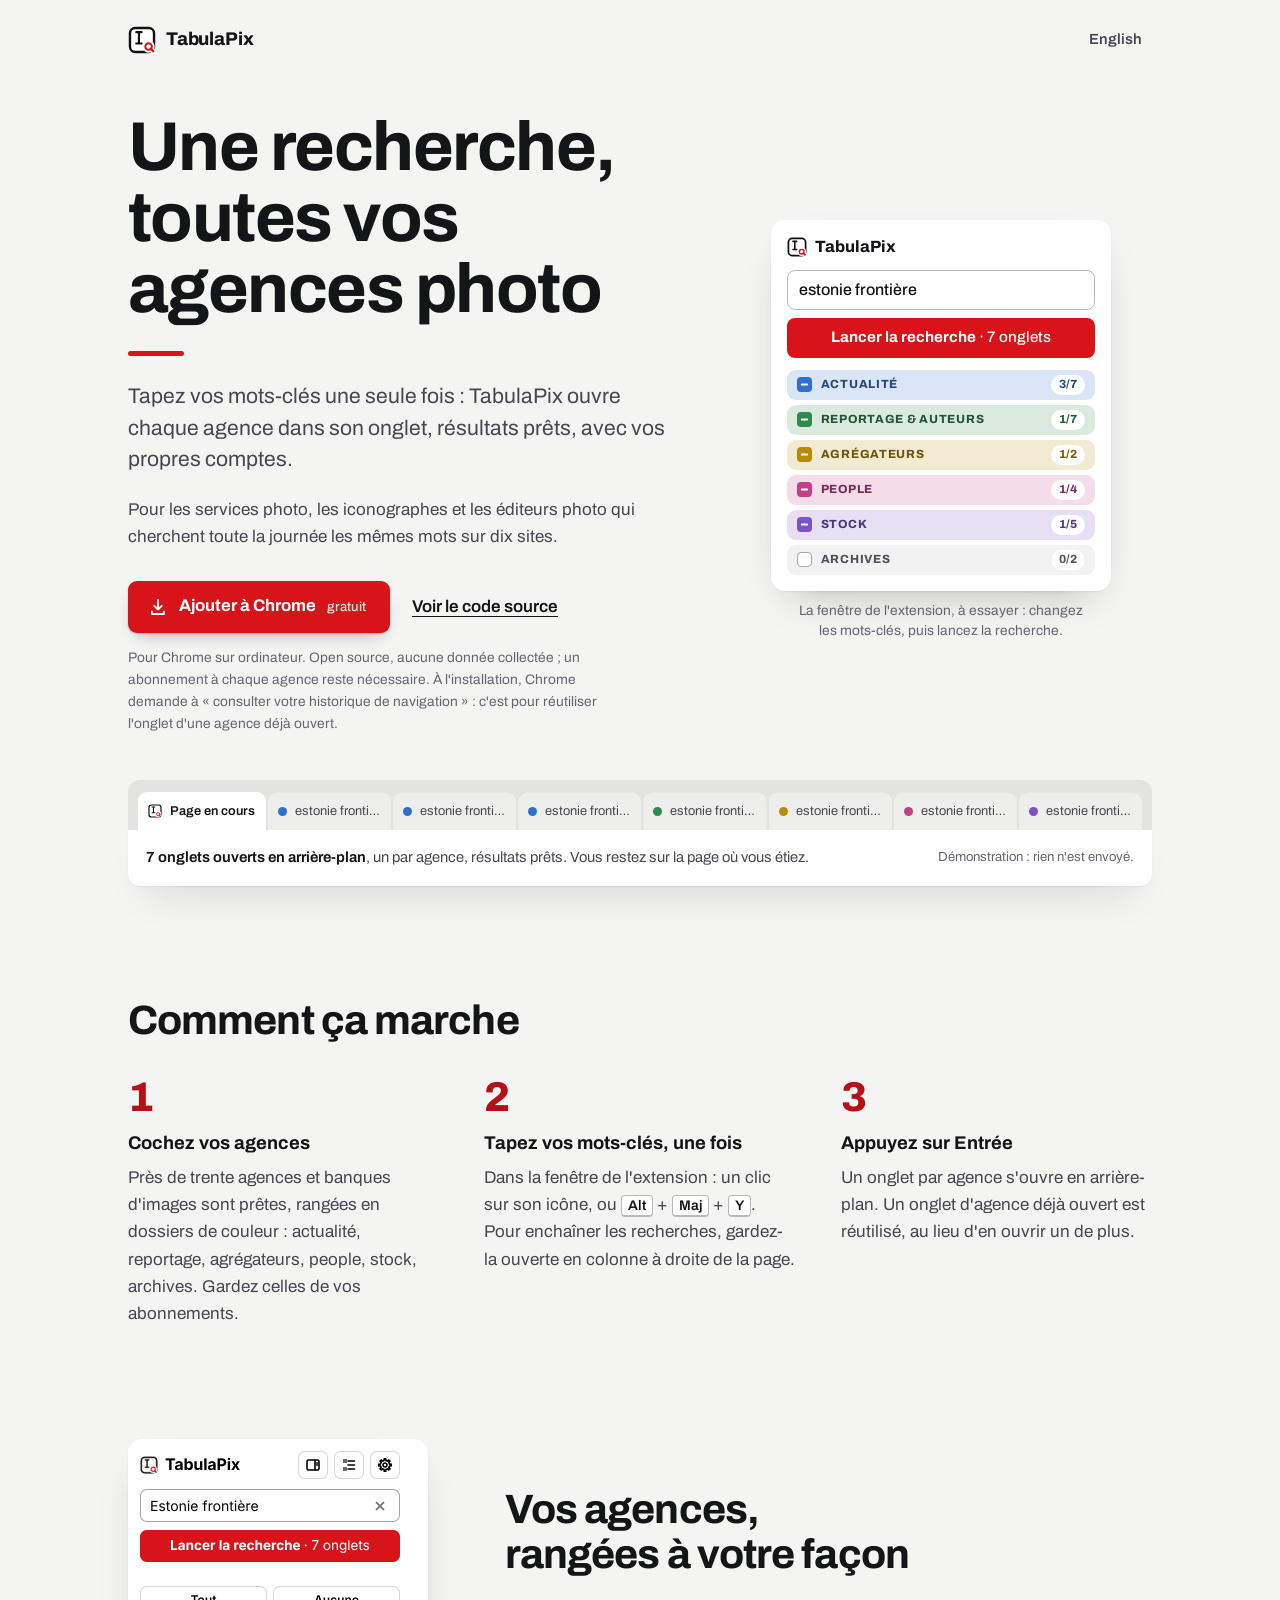
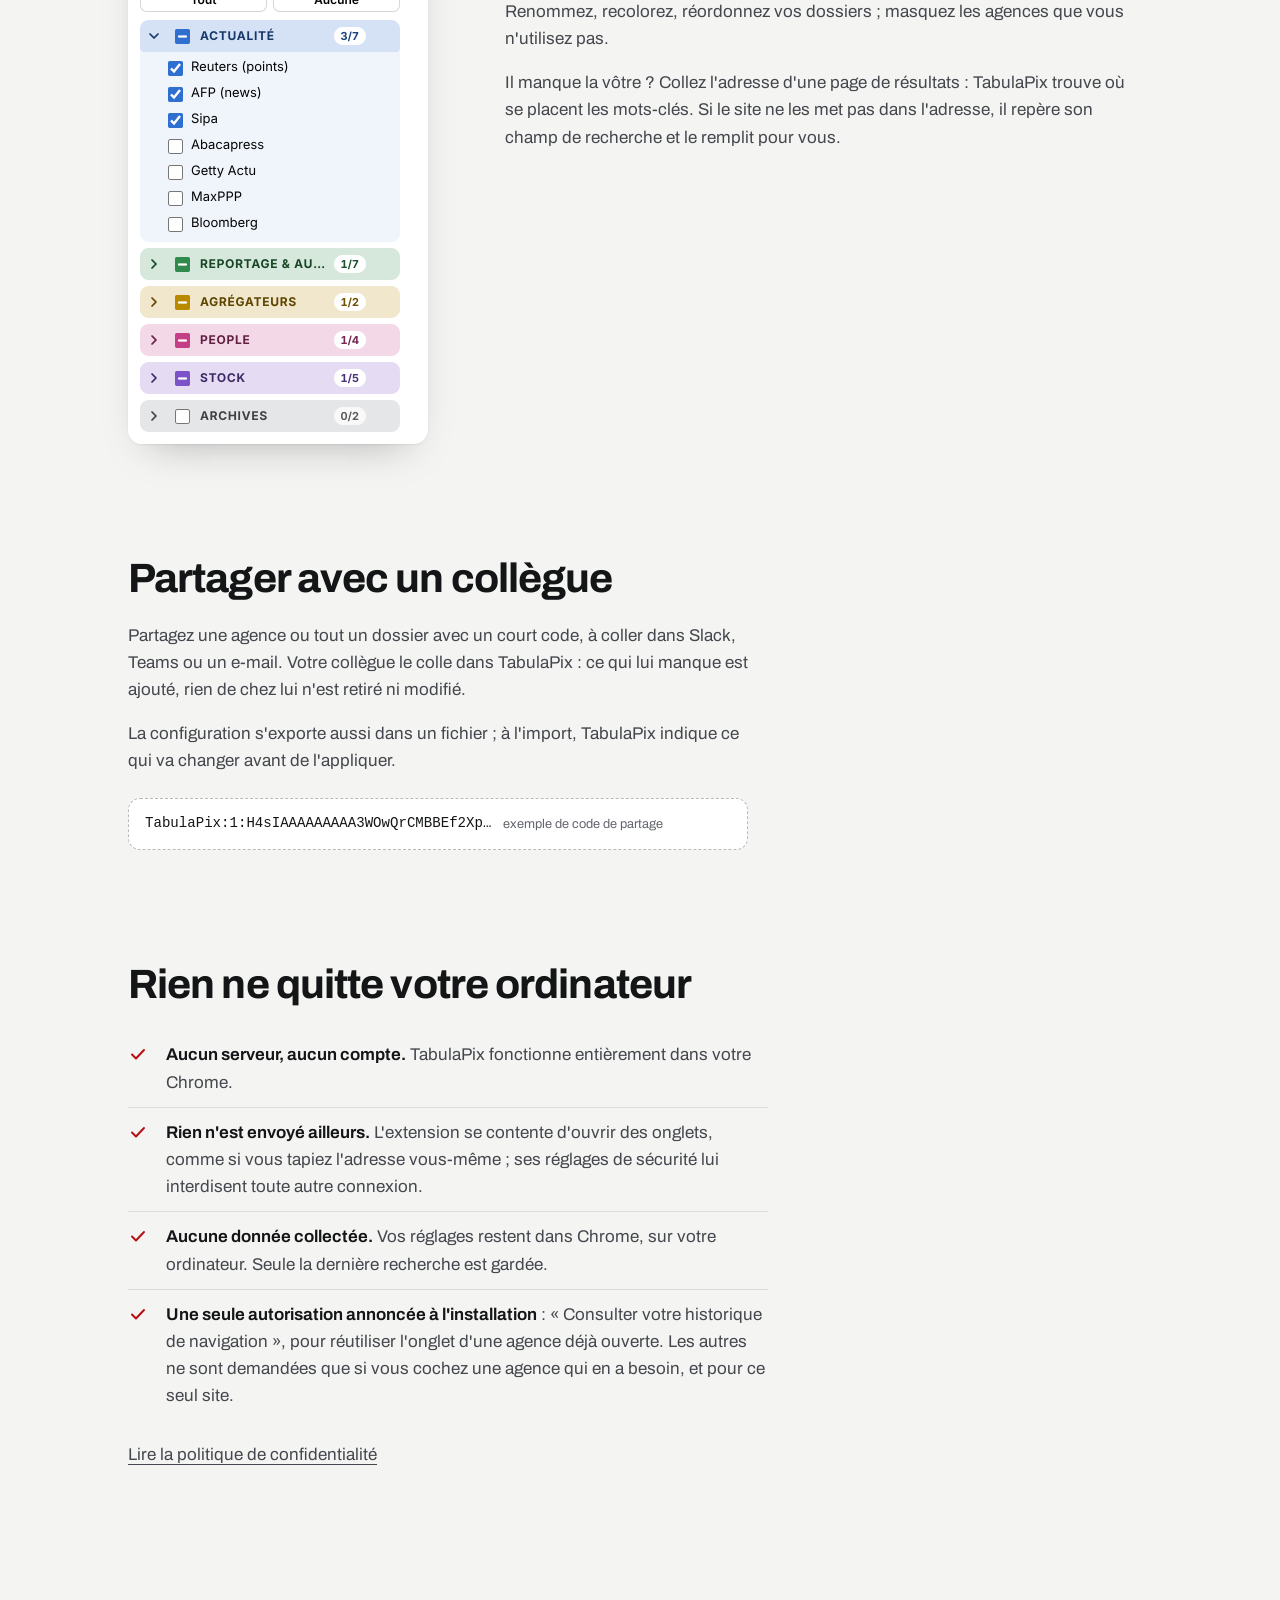
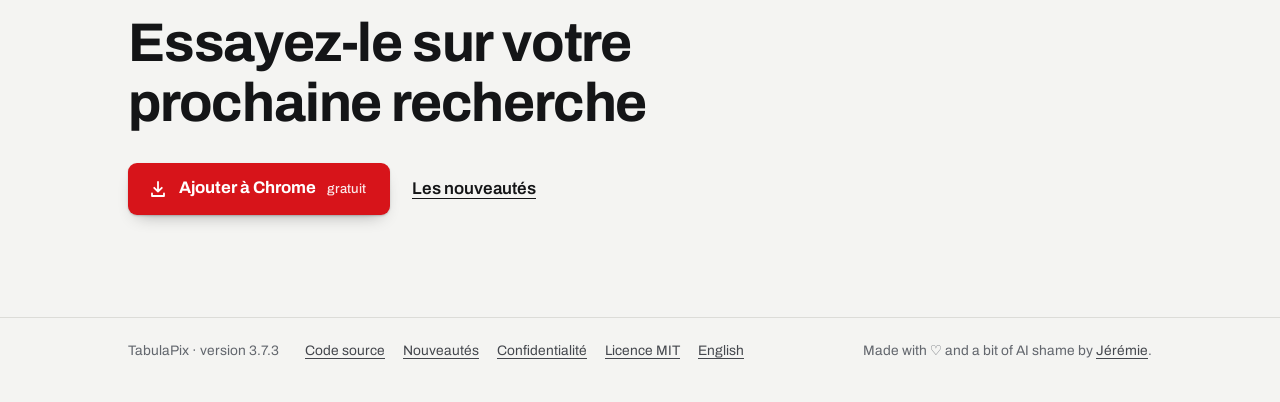
==== docs/index.html @ 1d1c7bf5 "Release 3.7.3: a clear screen for share codes - A pasted share code opens a "Share code" screen: the" ====
<!doctype html>
<html lang="fr">
<head>
<meta charset="utf-8">
<meta name="viewport" content="width=device-width, initial-scale=1">
<title>Une recherche, toutes vos agences photo · TabulaPix pour Chrome</title>
<meta name="description" content="Extension Chrome pour iconographes et services photo : tapez vos mots-clés une fois, chaque agence photo s'ouvre dans son onglet. Gratuite, open source.">
<link rel="canonical" href="https://tabulapix.com/">
<link rel="alternate" hreflang="fr" href="https://tabulapix.com/">
<link rel="alternate" hreflang="en" href="https://tabulapix.com/en/">
<link rel="alternate" hreflang="x-default" href="https://tabulapix.com/">
<meta property="og:type" content="website">
<meta property="og:site_name" content="TabulaPix">
<meta property="og:title" content="Une recherche, toutes vos agences photo · TabulaPix pour Chrome">
<meta property="og:description" content="Tapez vos mots-clés une fois : TabulaPix ouvre chaque agence dans son onglet, avec vos propres comptes.">
<meta property="og:url" content="https://tabulapix.com/">
<meta property="og:image" content="https://tabulapix.com/assets/og-fr.png">
<meta property="og:image:width" content="1200">
<meta property="og:image:height" content="630">
<meta property="og:image:alt" content="TabulaPix : une recherche, toutes vos agences photo. La fenêtre de l'extension avec ses dossiers d'agences.">
<meta property="og:locale" content="fr_FR">
<meta property="og:locale:alternate" content="en_GB">
<meta name="twitter:card" content="summary_large_image">
<meta name="twitter:image:alt" content="TabulaPix : une recherche, toutes vos agences photo. La fenêtre de l'extension avec ses dossiers d'agences.">
<meta name="theme-color" content="#f4f4f2" media="(prefers-color-scheme: light)">
<meta name="theme-color" content="#121315" media="(prefers-color-scheme: dark)">
<link rel="icon" type="image/svg+xml" href="assets/tabulapix.svg">
<link rel="icon" type="image/png" sizes="32x32" href="assets/favicon-32.png">
<link rel="apple-touch-icon" href="assets/icon-128.png">
<link rel="preload" href="assets/fonts/archivo.woff2" as="font" type="font/woff2" crossorigin>
<link rel="stylesheet" href="assets/site.css">
<script type="application/ld+json">
{
  "@context": "https://schema.org",
  "@type": "SoftwareApplication",
  "name": "TabulaPix",
  "url": "https://tabulapix.com/",
  "description": "Extension Chrome pour iconographes, services photo et éditeurs photo : une recherche tapée une fois ouvre chaque agence photo dans son onglet, avec vos propres comptes.",
  "applicationCategory": "BrowserApplication",
  "operatingSystem": "Chrome",
  "softwareVersion": "3.7.3",
  "inLanguage": [
    "fr",
    "en"
  ],
  "isAccessibleForFree": true,
  "license": "https://opensource.org/licenses/MIT",
  "image": "https://tabulapix.com/assets/og-fr.png",
  "downloadUrl": "https://chromewebstore.google.com/detail/gdggcpmgjoaobfjlnbfmgfnjfgodgikp",
  "installUrl": "https://chromewebstore.google.com/detail/gdggcpmgjoaobfjlnbfmgfnjfgodgikp",
  "codeRepository": "https://github.com/jeremiejung/TabulaPix",
  "offers": {
    "@type": "Offer",
    "price": "0",
    "priceCurrency": "EUR"
  },
  "author": {
    "@type": "Person",
    "name": "Jérémie",
    "url": "https://www.jeremie.eu/"
  }
}
</script>
</head>
<body>
<a class="skip" href="#contenu">Aller au contenu</a>

<header class="wrap top">
  <a class="brand" href="./"><img src="assets/tabulapix.svg" alt="" width="28" height="28">TabulaPix</a>
  <a class="lang" href="en/" hreflang="en" lang="en">English</a>
</header>

<main id="contenu">
  <div class="wrap">
    <section class="hero" aria-labelledby="titre">
      <div>
        <h1 id="titre">Une recherche, toutes vos agences photo</h1>
        <span class="rule" aria-hidden="true"></span>
        <p class="lede">Tapez vos mots-clés une seule fois : TabulaPix ouvre chaque agence dans son onglet, résultats prêts, avec vos propres comptes.</p>
        <p>Pour les services photo, les iconographes et les éditeurs photo qui cherchent toute la journée les mêmes mots sur dix sites.</p>
        <div class="actions">
          <a class="install" href="https://chromewebstore.google.com/detail/gdggcpmgjoaobfjlnbfmgfnjfgodgikp">
            <svg viewBox="0 0 20 20" fill="none" stroke="currentColor" stroke-width="1.8" stroke-linecap="round" stroke-linejoin="round" aria-hidden="true"><path d="M10 3v9.5M6.2 8.8 10 12.5l3.8-3.7M4 14.5V17h12v-2.5"/></svg>
            Ajouter à Chrome <small>gratuit</small>
          </a>
          <a class="secondary" href="https://github.com/jeremiejung/TabulaPix">Voir le code source</a>
        </div>
        <p class="fineprint">Pour Chrome sur ordinateur. Open source, aucune donnée collectée ; un abonnement à chaque agence reste nécessaire. À l'installation, Chrome demande à « consulter votre historique de navigation » : c'est pour réutiliser l'onglet d'une agence déjà ouvert.</p>
      </div>

      <figure class="demo">
        <div class="popup" role="group" aria-label="Démonstration de la fenêtre TabulaPix">
          <div class="head"><img src="assets/tabulapix.svg" alt="" width="20" height="20">TabulaPix</div>
          <form id="demo">
            <label for="demo-q">Mots-clés</label>
            <input id="demo-q" name="q" value="estonie frontière" autocomplete="off" spellcheck="false" maxlength="80">
            <button type="submit">Lancer la recherche <span>· 7 onglets</span></button>
          </form>
          <ul class="folders" aria-label="Dossiers">
            <li style="--fc: var(--c-blue)"><span class="box"><svg viewBox="0 0 12 12" fill="none" stroke="currentColor" stroke-width="2" stroke-linecap="round" stroke-linejoin="round" aria-hidden="true"><path d="M3 6h6"/></svg></span>Actualité<span class="count">3/7</span></li>
            <li style="--fc: var(--c-green)"><span class="box"><svg viewBox="0 0 12 12" fill="none" stroke="currentColor" stroke-width="2" stroke-linecap="round" stroke-linejoin="round" aria-hidden="true"><path d="M3 6h6"/></svg></span>Reportage &amp; auteurs<span class="count">1/7</span></li>
            <li style="--fc: var(--c-amber)"><span class="box"><svg viewBox="0 0 12 12" fill="none" stroke="currentColor" stroke-width="2" stroke-linecap="round" stroke-linejoin="round" aria-hidden="true"><path d="M3 6h6"/></svg></span>Agrégateurs<span class="count">1/2</span></li>
            <li style="--fc: var(--c-pink)"><span class="box"><svg viewBox="0 0 12 12" fill="none" stroke="currentColor" stroke-width="2" stroke-linecap="round" stroke-linejoin="round" aria-hidden="true"><path d="M3 6h6"/></svg></span>People<span class="count">1/4</span></li>
            <li style="--fc: var(--c-violet)"><span class="box"><svg viewBox="0 0 12 12" fill="none" stroke="currentColor" stroke-width="2" stroke-linecap="round" stroke-linejoin="round" aria-hidden="true"><path d="M3 6h6"/></svg></span>Stock<span class="count">1/5</span></li>
            <li class="off" style="--fc: var(--c-gray)"><span class="box"></span>Archives<span class="count">0/2</span></li>
          </ul>
        </div>
        <figcaption>La fenêtre de l'extension, à essayer : changez les mots-clés, puis lancez la recherche.</figcaption>
      </figure>
    </section>

    <div class="browser" aria-label="Ce que vous obtenez : un onglet par agence">
      <div class="tabbar" id="tabbar">
        <span class="tab current"><img src="assets/tabulapix.svg" alt="" width="14" height="14"><span class="t">Page en cours</span></span>
        <span class="tab" style="--fc: var(--c-blue)"><span class="dot"></span><span class="sr">Actualité : </span><span class="t">estonie frontière</span></span>
        <span class="tab" style="--fc: var(--c-blue)"><span class="dot"></span><span class="sr">Actualité : </span><span class="t">estonie frontière</span></span>
        <span class="tab" style="--fc: var(--c-blue)"><span class="dot"></span><span class="sr">Actualité : </span><span class="t">estonie frontière</span></span>
        <span class="tab" style="--fc: var(--c-green)"><span class="dot"></span><span class="sr">Reportage &amp; auteurs : </span><span class="t">estonie frontière</span></span>
        <span class="tab" style="--fc: var(--c-amber)"><span class="dot"></span><span class="sr">Agrégateurs : </span><span class="t">estonie frontière</span></span>
        <span class="tab" style="--fc: var(--c-pink)"><span class="dot"></span><span class="sr">People : </span><span class="t">estonie frontière</span></span>
        <span class="tab" style="--fc: var(--c-violet)"><span class="dot"></span><span class="sr">Stock : </span><span class="t">estonie frontière</span></span>
      </div>
      <div class="page" aria-live="polite">
        <span><b id="opened">7 onglets ouverts en arrière-plan</b>, un par agence, résultats prêts. Vous restez sur la page où vous étiez.</span>
        <span class="note">Démonstration : rien n'est envoyé.</span>
      </div>
    </div>

    <section class="block" aria-labelledby="comment">
      <h2 id="comment">Comment ça marche</h2>
      <ol class="steps">
        <li><b>Cochez vos agences</b><span>Près de trente agences et banques d'images sont prêtes, rangées en dossiers de couleur : actualité, reportage, agrégateurs, people, stock, archives. Gardez celles de vos abonnements.</span></li>
        <li><b>Tapez vos mots-clés, une fois</b><span>Dans la fenêtre de l'extension : un clic sur son icône, ou <kbd>Alt</kbd> + <kbd>Maj</kbd> + <kbd>Y</kbd>. Pour enchaîner les recherches, gardez-la ouverte en colonne à droite de la page.</span></li>
        <li><b>Appuyez sur Entrée</b><span>Un onglet par agence s'ouvre en arrière-plan. Un onglet d'agence déjà ouvert est réutilisé, au lieu d'en ouvrir un de plus.</span></li>
      </ol>
    </section>

    <section class="block split" aria-labelledby="rangees">
      <div class="shot"><img src="assets/popup-fr.png" width="284" height="605" alt="La fenêtre de TabulaPix : le champ des mots-clés, le bouton « Lancer la recherche · 7 onglets », puis le dossier Actualité déplié avec ses agences, trois cochées, et les dossiers Reportage &amp; auteurs, Agrégateurs, People, Stock et Archives repliés." loading="lazy"></div>
      <div>
        <h2 id="rangees">Vos agences, rangées à votre façon</h2>
        <p>Renommez, recolorez, réordonnez vos dossiers ; masquez les agences que vous n'utilisez pas.</p>
        <p>Il manque la vôtre ? Collez l'adresse d'une page de résultats : TabulaPix trouve où se placent les mots-clés. Si le site ne les met pas dans l'adresse, il repère son champ de recherche et le remplit pour vous.</p>
      </div>
    </section>

    <section class="block" aria-labelledby="partage">
      <h2 id="partage">Partager avec un collègue</h2>
      <p>Partagez une agence ou tout un dossier avec un court code, à coller dans Slack, Teams ou un e-mail. Votre collègue le colle dans TabulaPix : ce qui lui manque est ajouté, rien de chez lui n'est retiré ni modifié.</p>
      <p>La configuration s'exporte aussi dans un fichier ; à l'import, TabulaPix indique ce qui va changer avant de l'appliquer.</p>
      <p class="code"><code>TabulaPix:1:H4sIAAAAAAAAA3WOwQrCMBBEf2Xp…</code><span>exemple de code de partage</span></p>
    </section>

    <section class="block" aria-labelledby="confidentialite">
      <h2 id="confidentialite">Rien ne quitte votre ordinateur</h2>
      <ul class="checks">
        <li><svg viewBox="0 0 20 20" fill="none" stroke="currentColor" stroke-width="2" stroke-linecap="round" stroke-linejoin="round" aria-hidden="true"><path d="M4 10.5 8 14.5 16 6"/></svg><span><b>Aucun serveur, aucun compte.</b> TabulaPix fonctionne entièrement dans votre Chrome.</span></li>
        <li><svg viewBox="0 0 20 20" fill="none" stroke="currentColor" stroke-width="2" stroke-linecap="round" stroke-linejoin="round" aria-hidden="true"><path d="M4 10.5 8 14.5 16 6"/></svg><span><b>Rien n'est envoyé ailleurs.</b> L'extension se contente d'ouvrir des onglets, comme si vous tapiez l'adresse vous-même ; ses réglages de sécurité lui interdisent toute autre connexion.</span></li>
        <li><svg viewBox="0 0 20 20" fill="none" stroke="currentColor" stroke-width="2" stroke-linecap="round" stroke-linejoin="round" aria-hidden="true"><path d="M4 10.5 8 14.5 16 6"/></svg><span><b>Aucune donnée collectée.</b> Vos réglages restent dans Chrome, sur votre ordinateur. Seule la dernière recherche est gardée.</span></li>
        <li><svg viewBox="0 0 20 20" fill="none" stroke="currentColor" stroke-width="2" stroke-linecap="round" stroke-linejoin="round" aria-hidden="true"><path d="M4 10.5 8 14.5 16 6"/></svg><span><b>Une seule autorisation annoncée à l'installation</b> : « Consulter votre historique de navigation », pour réutiliser l'onglet d'une agence déjà ouverte. Les autres ne sont demandées que si vous cochez une agence qui en a besoin, et pour ce seul site.</span></li>
      </ul>
      <p class="more"><a href="https://github.com/jeremiejung/TabulaPix/blob/main/PRIVACY.md">Lire la politique de confidentialité</a></p>
    </section>

    <section class="close" aria-labelledby="fin">
      <h2 id="fin">Essayez-le sur votre prochaine recherche</h2>
      <div class="actions">
        <a class="install" href="https://chromewebstore.google.com/detail/gdggcpmgjoaobfjlnbfmgfnjfgodgikp">
          <svg viewBox="0 0 20 20" fill="none" stroke="currentColor" stroke-width="1.8" stroke-linecap="round" stroke-linejoin="round" aria-hidden="true"><path d="M10 3v9.5M6.2 8.8 10 12.5l3.8-3.7M4 14.5V17h12v-2.5"/></svg>
          Ajouter à Chrome <small>gratuit</small>
        </a>
        <a class="secondary" href="https://github.com/jeremiejung/TabulaPix/blob/main/CHANGELOG.fr.md">Les nouveautés</a>
      </div>
    </section>
  </div>
</main>

<footer>
  <div class="wrap">
    <span>TabulaPix · version 3.7.3</span>
    <nav aria-label="Liens">
      <a href="https://github.com/jeremiejung/TabulaPix">Code source</a>
      <a href="https://github.com/jeremiejung/TabulaPix/blob/main/CHANGELOG.fr.md">Nouveautés</a>
      <a href="https://github.com/jeremiejung/TabulaPix/blob/main/PRIVACY.md">Confidentialité</a>
      <a href="https://github.com/jeremiejung/TabulaPix/blob/main/LICENSE">Licence MIT</a>
      <a href="en/" hreflang="en" lang="en">English</a>
    </nav>
    <span class="sig">Made with ♡ and a bit of AI shame by <a href="https://www.jeremie.eu/">Jérémie</a>.</span>
  </div>
</footer>
<script src="assets/demo.js" defer></script>
</body>
</html>
---- docs/assets/site.css ----
/* tabulapix.com — la page parle comme l'extension : sa popup, ses dossiers
   de couleur, son rouge. Police libre (SIL OFL) servie avec la page. */
@font-face {
  font-family: "Archivo";
  src: url("fonts/archivo.woff2") format("woff2");
  font-weight: 100 900;
  font-stretch: 62% 125%;
  font-display: swap;
}

:root {
  --ground: #f4f4f2;
  --card: #ffffff;
  --ink: #141517;
  --ink-2: #44474d;
  --muted: #62666d;          /* 5.2:1 sur le fond */
  --line: #dcdcd8;
  --line-strong: #b9bab5;
  --red: #d7141a;            /* rouge de l'icône et du bouton Rechercher */
  --red-ink: #b80f15;
  --red-hover: #b51016;
  --on-red: #ffffff;
  --tabbar: #e3e4e1;         /* barre d'onglets du navigateur */
  --tab: #eeefec;
  /* Couleurs des dossiers de l'extension */
  --c-blue: #2f6fd0; --c-green: #2f8a4c; --c-amber: #b98900; --c-pink: #c43f86; --c-violet: #7b52c7; --c-gray: #7b8089;
  --shadow-card: 0 1px 2px rgba(20, 21, 23, 0.06), 0 18px 40px -22px rgba(20, 21, 23, 0.35);
  --sans: "Archivo", system-ui, -apple-system, "Segoe UI", sans-serif;
  --mono: ui-monospace, "SF Mono", Menlo, Consolas, monospace;
  --gutter: clamp(16px, 4vw, 48px);
  color-scheme: light;
}
@media (prefers-color-scheme: dark) {
  :root {
    --ground: #121315;
    --card: #1c1d20;
    --ink: #eeeff1;
    --ink-2: #c5c8cd;
    --muted: #9da1a8;
    --line: #2e3034;
    --line-strong: #484b51;
    --red-ink: #ff5a5f;
    --tabbar: #0b0c0d;
    --tab: #232428;
    --shadow-card: 0 1px 2px rgba(0, 0, 0, 0.5), 0 18px 40px -22px rgba(0, 0, 0, 0.8);
    color-scheme: dark;
  }
}

*, *::before, *::after { box-sizing: border-box; }
html { -webkit-text-size-adjust: 100%; text-size-adjust: 100%; }
body {
  margin: 0;
  background: var(--ground);
  color: var(--ink);
  font: 400 1.0625rem/1.6 var(--sans);
  caret-color: var(--red);
  scrollbar-color: var(--line-strong) var(--ground);
}
::selection { background: var(--red); color: #fff; }
a { color: inherit; text-decoration-thickness: 1px; text-underline-offset: 0.22em; }
a:hover { color: var(--red-ink); }
:focus-visible { outline: 2px solid var(--red); outline-offset: 3px; border-radius: 3px; }
img { max-width: 100%; height: auto; display: block; }
.skip { position: absolute; left: -9999px; }
.sr { position: absolute; width: 1px; height: 1px; overflow: hidden; clip-path: inset(50%); white-space: nowrap; }
.skip:focus { left: var(--gutter); top: 8px; z-index: 10; background: var(--card); padding: 6px 10px; }
.wrap { max-width: 1120px; margin: 0 auto; padding: 0 var(--gutter); }

/* ---------- En-tête : comme celui de la popup ---------- */
.top { display: flex; align-items: center; justify-content: space-between; gap: 16px; padding-top: 22px; padding-bottom: 22px; }
.brand { display: inline-flex; align-items: center; gap: 10px; font-weight: 750; font-size: 1.15rem; letter-spacing: -0.01em; text-decoration: none; color: var(--ink); }
.brand img { width: 28px; height: 28px; }
.lang { font-size: 0.92rem; font-weight: 600; color: var(--ink-2); text-decoration: none; padding: 6px 10px; border-radius: 8px; }
.lang:hover { background: var(--card); color: var(--ink); }

/* ---------- Titres ---------- */
h1, h2 { font-family: var(--sans); font-weight: 720; letter-spacing: -0.022em; color: var(--ink); text-wrap: balance; }
h1 { margin: 0; font-size: clamp(2.5rem, 5.4vw, 4.4rem); line-height: 1.03; }
h2 { margin: 0 0 0.5em; font-size: clamp(1.75rem, 3.2vw, 2.6rem); line-height: 1.1; }
/* Le trait rouge des images du Store */
.rule { display: block; width: 56px; height: 5px; margin: 26px 0 24px; border-radius: 3px; background: var(--red); }
p { max-width: 62ch; margin: 0 0 1em; color: var(--ink-2); }
p strong { color: var(--ink); font-weight: 650; }
.lede { font-size: clamp(1.15rem, 1.7vw, 1.32rem); line-height: 1.5; color: var(--ink-2); }

/* ---------- Bouton d'installation ---------- */
.actions { display: flex; flex-wrap: wrap; align-items: center; gap: 14px 22px; margin: 30px 0 14px; }
.install {
  display: inline-flex; align-items: center; gap: 11px;
  min-height: 52px; padding: 0 24px 0 20px;
  font: 700 1.05rem/1 var(--sans);
  color: var(--on-red); background: var(--red); text-decoration: none;
  border-radius: 9px;
  box-shadow: 0 1px 2px rgba(20, 21, 23, 0.2), 0 8px 18px -10px rgba(20, 21, 23, 0.45);
  transition: background-color 0.18s ease, transform 0.18s cubic-bezier(0.2, 0.8, 0.2, 1);
}
.install:hover { color: var(--on-red); background: var(--red-hover); transform: translateY(-1px); }
.install:active { transform: translateY(0); }
.install svg { width: 20px; height: 20px; flex: none; }
.install small { font-weight: 500; font-size: 0.82rem; opacity: 0.9; }
.secondary { font-weight: 600; color: var(--ink); }
.fineprint { font-size: 0.86rem; color: var(--muted); max-width: 60ch; }

/* ---------- Héros ---------- */
.hero { display: grid; grid-template-columns: minmax(0, 1.12fr) minmax(0, 0.88fr); gap: clamp(32px, 5vw, 72px); align-items: center; padding-top: clamp(8px, 2.5vw, 32px); }

/* La popup de démonstration, dessinée comme celle de l'extension */
.demo { margin: 0; width: 100%; max-width: 340px; justify-self: center; }
.demo figcaption { margin-top: 10px; font-size: 0.86rem; line-height: 1.45; color: var(--muted); text-align: center; text-wrap: balance; }
.popup {
  width: 100%;
  padding: 16px;
  background: var(--card); border-radius: 14px;
  box-shadow: var(--shadow-card);
  font-size: 0.86rem; line-height: 1.35;
}
.popup .head { display: flex; align-items: center; gap: 8px; margin-bottom: 12px; font-weight: 750; font-size: 1.02rem; }
.popup .head img { width: 20px; height: 20px; }
.popup form { display: grid; gap: 8px; }
.popup label { position: absolute; left: -9999px; }
.popup input {
  width: 100%; height: 40px; padding: 0 11px;
  font: 500 1rem/1 var(--sans); color: var(--ink);
  background: var(--card); border: 1px solid var(--line-strong); border-radius: 8px;
}
.popup input:focus { outline: none; border-color: var(--red); box-shadow: 0 0 0 3px rgba(215, 20, 26, 0.18); }
.popup button {
  height: 40px; padding: 0 12px;
  font: 700 0.95rem/1 var(--sans); color: var(--on-red);
  background: var(--red); border: 0; border-radius: 8px; cursor: pointer;
}
.popup button:hover { background: var(--red-hover); }
.popup button span { font-weight: 500; }
.folders { list-style: none; margin: 12px 0 0; padding: 0; display: grid; gap: 5px; }
.folders li {
  display: flex; align-items: center; gap: 9px;
  min-height: 30px; padding: 0 10px;
  border-radius: 9px;
  background: color-mix(in srgb, var(--fc) 18%, var(--card));
  color: color-mix(in srgb, var(--fc) 55%, var(--ink));
  font-size: 0.74rem; font-weight: 750; letter-spacing: 0.06em; text-transform: uppercase;
}
.folders .box { width: 15px; height: 15px; flex: none; border-radius: 4px; background: var(--fc); display: grid; place-items: center; }
.folders .box svg { width: 11px; height: 11px; color: #fff; } /* case « en partie cochée », comme dans la popup */
.folders .off { background: color-mix(in srgb, var(--fc) 10%, var(--card)); }
.folders .off .box { background: var(--card); border: 1.5px solid color-mix(in srgb, var(--fc) 70%, var(--card)); }
.folders .count { margin-left: auto; padding: 2px 8px; border-radius: 999px; background: var(--card); color: color-mix(in srgb, var(--fc) 60%, var(--ink)); font-variant-numeric: tabular-nums; letter-spacing: 0; }

/* La barre d'onglets : une recherche, un onglet par agence */
.browser { margin-top: clamp(24px, 2.5vw, 34px); }
.tabbar {
  display: flex; align-items: flex-end; gap: 2px;
  padding: 8px 10px 0; min-height: 50px;
  background: var(--tabbar); border-radius: 12px 12px 0 0;
  overflow: hidden;
}
.tabbar .tab {
  position: relative; /* garde le texte pour lecteurs d'écran dans le cadre */
  display: flex; align-items: center; gap: 8px;
  flex: 1 1 0; min-width: 0; max-width: 200px; height: 38px; padding: 0 10px;
  background: var(--tab); border-radius: 9px 9px 0 0;
  font-size: 0.8rem; color: var(--ink-2);
  white-space: nowrap;
}
.tabbar .tab .dot { width: 9px; height: 9px; flex: none; border-radius: 50%; background: var(--fc, var(--line-strong)); }
.tabbar .tab .t { min-width: 0; overflow: hidden; text-overflow: ellipsis; }
.tabbar .tab.current { flex: 0 0 128px; background: var(--card); color: var(--ink); font-weight: 600; }
.tabbar .tab.current img { width: 14px; height: 14px; flex: none; }
.browser .page {
  display: flex; flex-wrap: wrap; justify-content: space-between; gap: 8px 20px;
  padding: 16px 18px; background: var(--card); border-radius: 0 0 12px 12px;
  box-shadow: var(--shadow-card);
  font-size: 0.92rem; color: var(--ink-2);
}
.browser .page b { color: var(--ink); font-weight: 650; }
.browser .note { color: var(--muted); font-size: 0.82rem; }
/* Ouverture des onglets : chacun se déplie depuis la gauche, à la suite */
.tab.opening { animation: open 0.5s cubic-bezier(0.16, 1, 0.3, 1) both; }
@keyframes open { from { opacity: 0; transform: translateY(10px); clip-path: inset(0 100% 0 0 round 9px 9px 0 0); } to { opacity: 1; transform: none; clip-path: inset(0 0 0 0 round 9px 9px 0 0); } }

/* ---------- Sections ---------- */
section.block { padding: clamp(64px, 9vw, 112px) 0 0; }
.steps { list-style: none; margin: 34px 0 0; padding: 0; display: grid; grid-template-columns: repeat(3, minmax(0, 1fr)); gap: clamp(22px, 3.5vw, 48px); counter-reset: step; }
.steps li { counter-increment: step; }
.steps li::before { content: counter(step); display: block; margin-bottom: 10px; font-weight: 800; font-size: 2.6rem; line-height: 1; color: var(--red-ink); font-variant-numeric: tabular-nums; }
.steps b { display: block; margin-bottom: 6px; font-weight: 700; font-size: 1.15rem; color: var(--ink); }
.steps span { color: var(--ink-2); }
kbd { font: 600 0.82em/1 var(--sans); padding: 2px 6px; border: 1px solid var(--line-strong); border-bottom-width: 2px; border-radius: 4px; background: var(--card); color: var(--ink); }

.split { display: grid; grid-template-columns: minmax(0, 300px) minmax(0, 1fr); gap: clamp(32px, 6vw, 88px); align-items: start; }
.split > div:last-child { padding-top: clamp(0px, 4vw, 48px); }
.shot { border-radius: 14px; overflow: hidden; box-shadow: var(--shadow-card); background: var(--card); }

.code {
  display: flex; align-items: center; gap: 12px; flex-wrap: wrap;
  margin: 1.4em 0 0; padding: 14px 16px; max-width: 62ch;
  background: var(--card); border: 1px dashed var(--line-strong); border-radius: 12px;
}
.code code { font: 500 0.88rem/1.5 var(--mono); color: var(--ink); word-break: break-all; }
.code span { font-size: 0.8rem; color: var(--muted); }

.checks { list-style: none; margin: 1.4em 0 0; padding: 0; max-width: 64ch; }
.checks li { display: grid; grid-template-columns: 28px minmax(0, 1fr); gap: 10px; padding: 11px 0; border-bottom: 1px solid var(--line); color: var(--ink-2); }
.checks li:last-child { border-bottom: 0; }
.checks svg { width: 20px; height: 20px; margin-top: 3px; color: var(--red-ink); }
.checks b { color: var(--ink); font-weight: 650; }
.more { margin-top: 1.2em; }

.close { padding: clamp(72px, 10vw, 128px) 0 clamp(48px, 7vw, 88px); }
.close h2 { font-size: clamp(2rem, 4.4vw, 3.4rem); max-width: 18ch; }

/* ---------- Pied de page ---------- */
footer { border-top: 1px solid var(--line); }
footer .wrap { display: flex; flex-wrap: wrap; gap: 10px 26px; align-items: baseline; padding-top: 22px; padding-bottom: 40px; font-size: 0.86rem; color: var(--muted); }
footer nav { display: flex; flex-wrap: wrap; gap: 6px 18px; }
footer a { color: var(--ink-2); }
footer .sig { margin-left: auto; }

/* ---------- Mobile ---------- */
@media (max-width: 860px) {
  .hero { grid-template-columns: minmax(0, 1fr); }
  .demo { justify-self: start; }
  .demo figcaption { text-align: left; }
  .steps { grid-template-columns: minmax(0, 1fr); }
  .split { grid-template-columns: minmax(0, 1fr); }
  .shot { max-width: 300px; }
}
@media (max-width: 560px) {
  /* Barre d'onglets : une seule rangée, comme dans le navigateur ; les derniers onglets sortent du cadre */
  .tabbar { -webkit-mask-image: linear-gradient(to right, #000 82%, transparent); mask-image: linear-gradient(to right, #000 82%, transparent); }
  .tabbar .tab { flex: 0 0 auto; width: 118px; padding: 0 10px; }
  .tabbar .tab.current { flex: 0 0 auto; width: 130px; }
  /* Liens du pied de page : cibles de 44 px au doigt */
  footer nav { gap: 0 20px; }
  footer nav a { display: inline-block; padding: 11px 0; }
  footer .sig { margin-left: 0; }
}
@media (prefers-reduced-motion: reduce) {
  .tab.opening { animation: none; }
  .install { transition: none; }
}
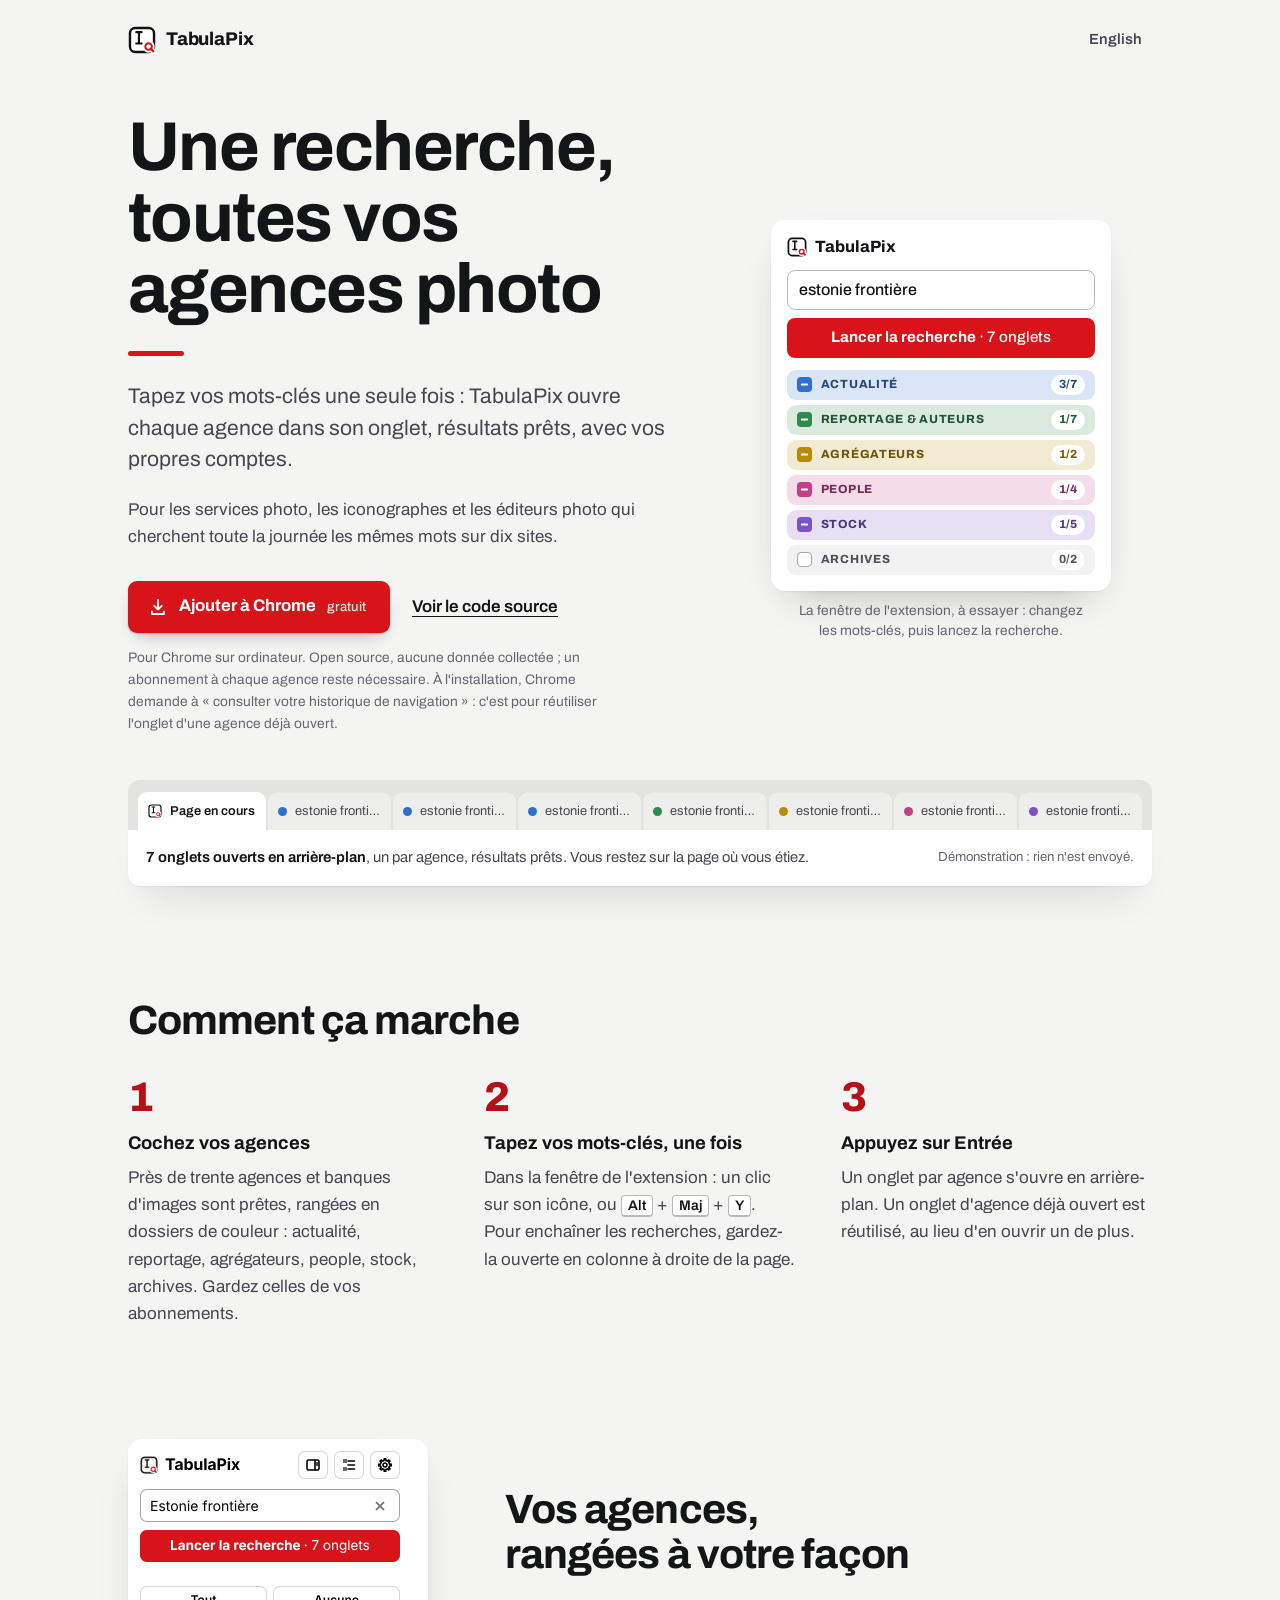
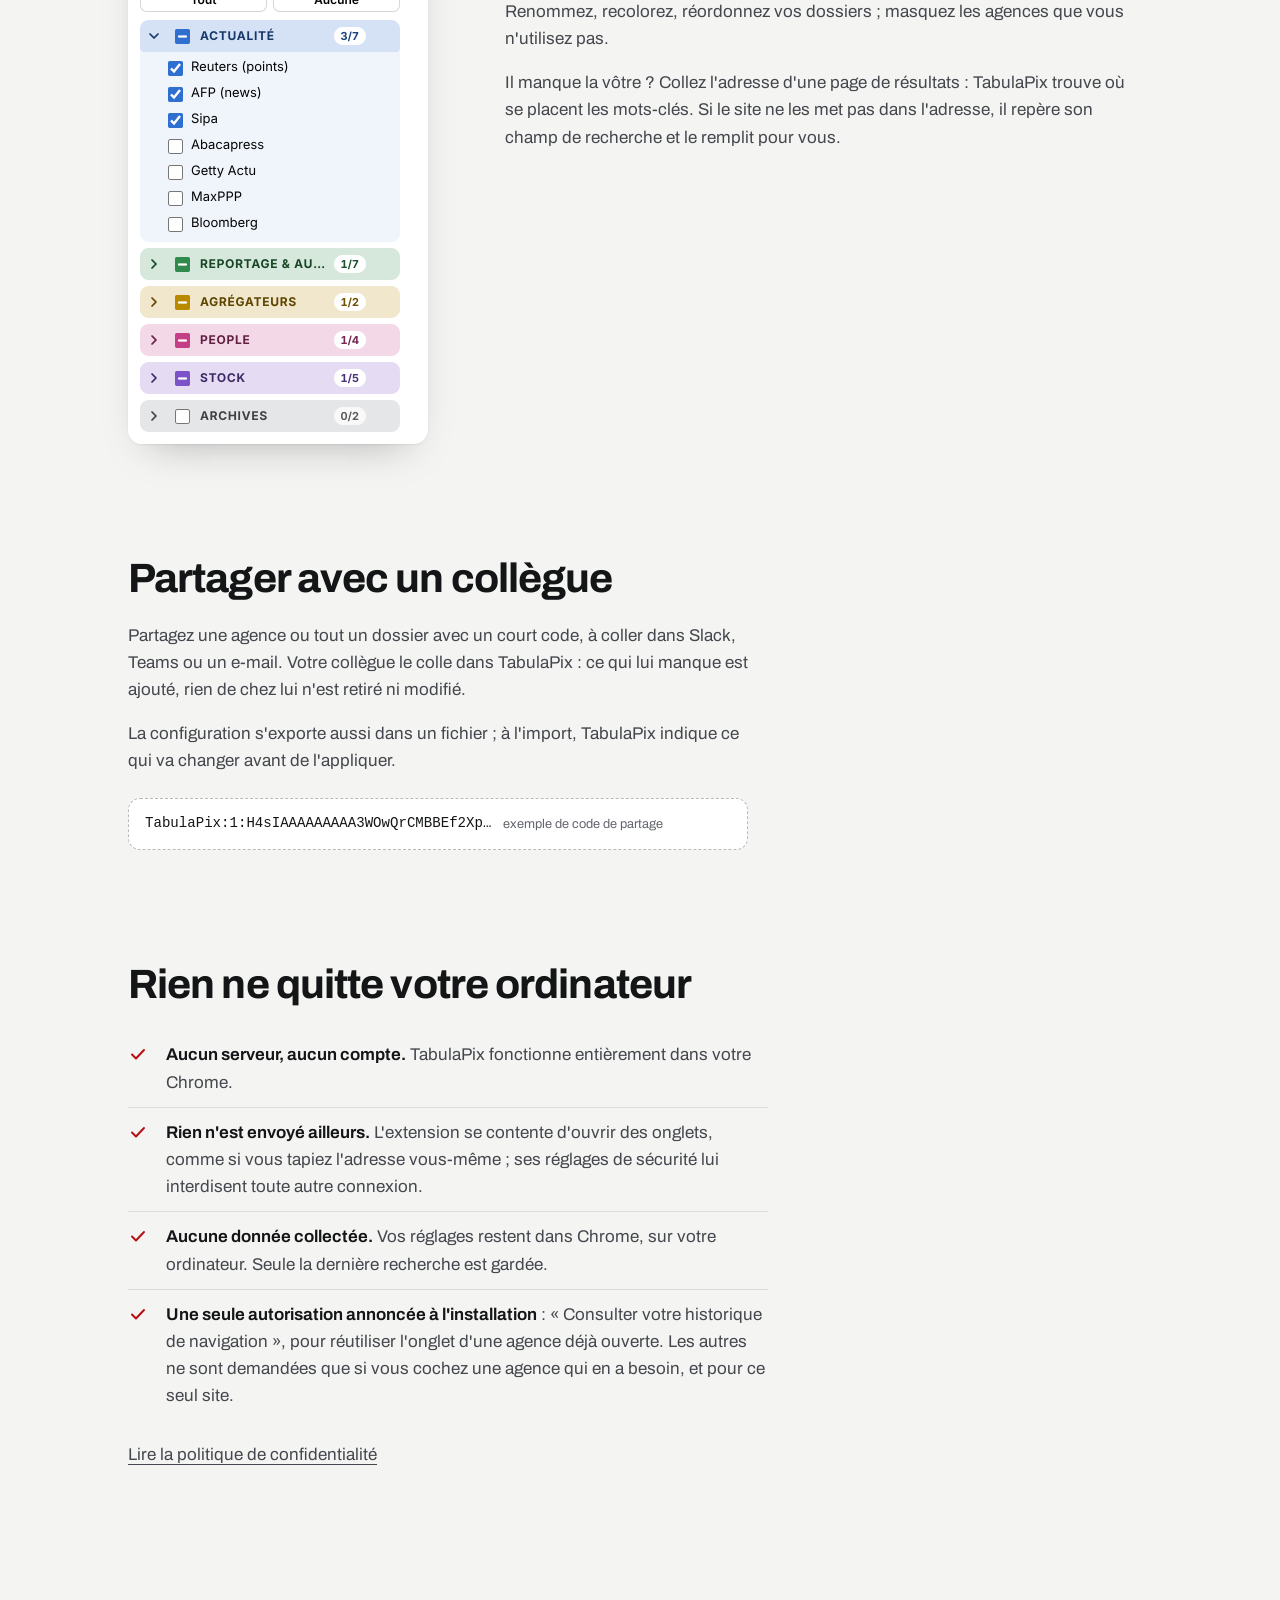
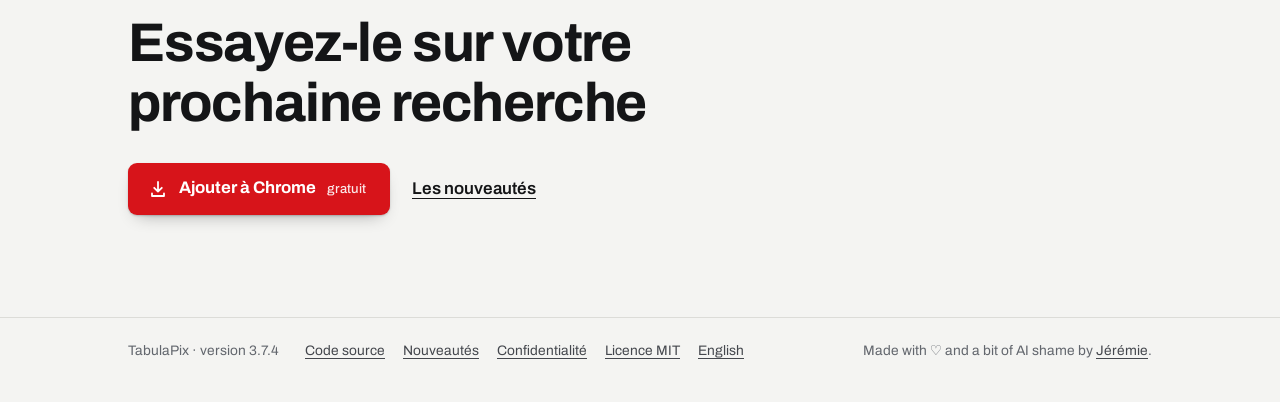
==== commit 07c8880a: "Release 3.7.4 Co-Authored-By: Claude Opus 5.5 <noreply@anthropic.com> Claude-Session: https://claude" ====
--- a/docs/index.html
+++ b/docs/index.html
@@ -38,7 +38,7 @@
   "description": "Extension Chrome pour iconographes, services photo et éditeurs photo : une recherche tapée une fois ouvre chaque agence photo dans son onglet, avec vos propres comptes.",
   "applicationCategory": "BrowserApplication",
   "operatingSystem": "Chrome",
-  "softwareVersion": "3.7.3",
+  "softwareVersion": "3.7.4",
   "inLanguage": [
     "fr",
     "en"
@@ -177,7 +177,7 @@
 
 <footer>
   <div class="wrap">
-    <span>TabulaPix · version 3.7.3</span>
+    <span>TabulaPix · version 3.7.4</span>
     <nav aria-label="Liens">
       <a href="https://github.com/jeremiejung/TabulaPix">Code source</a>
       <a href="https://github.com/jeremiejung/TabulaPix/blob/main/CHANGELOG.fr.md">Nouveautés</a>
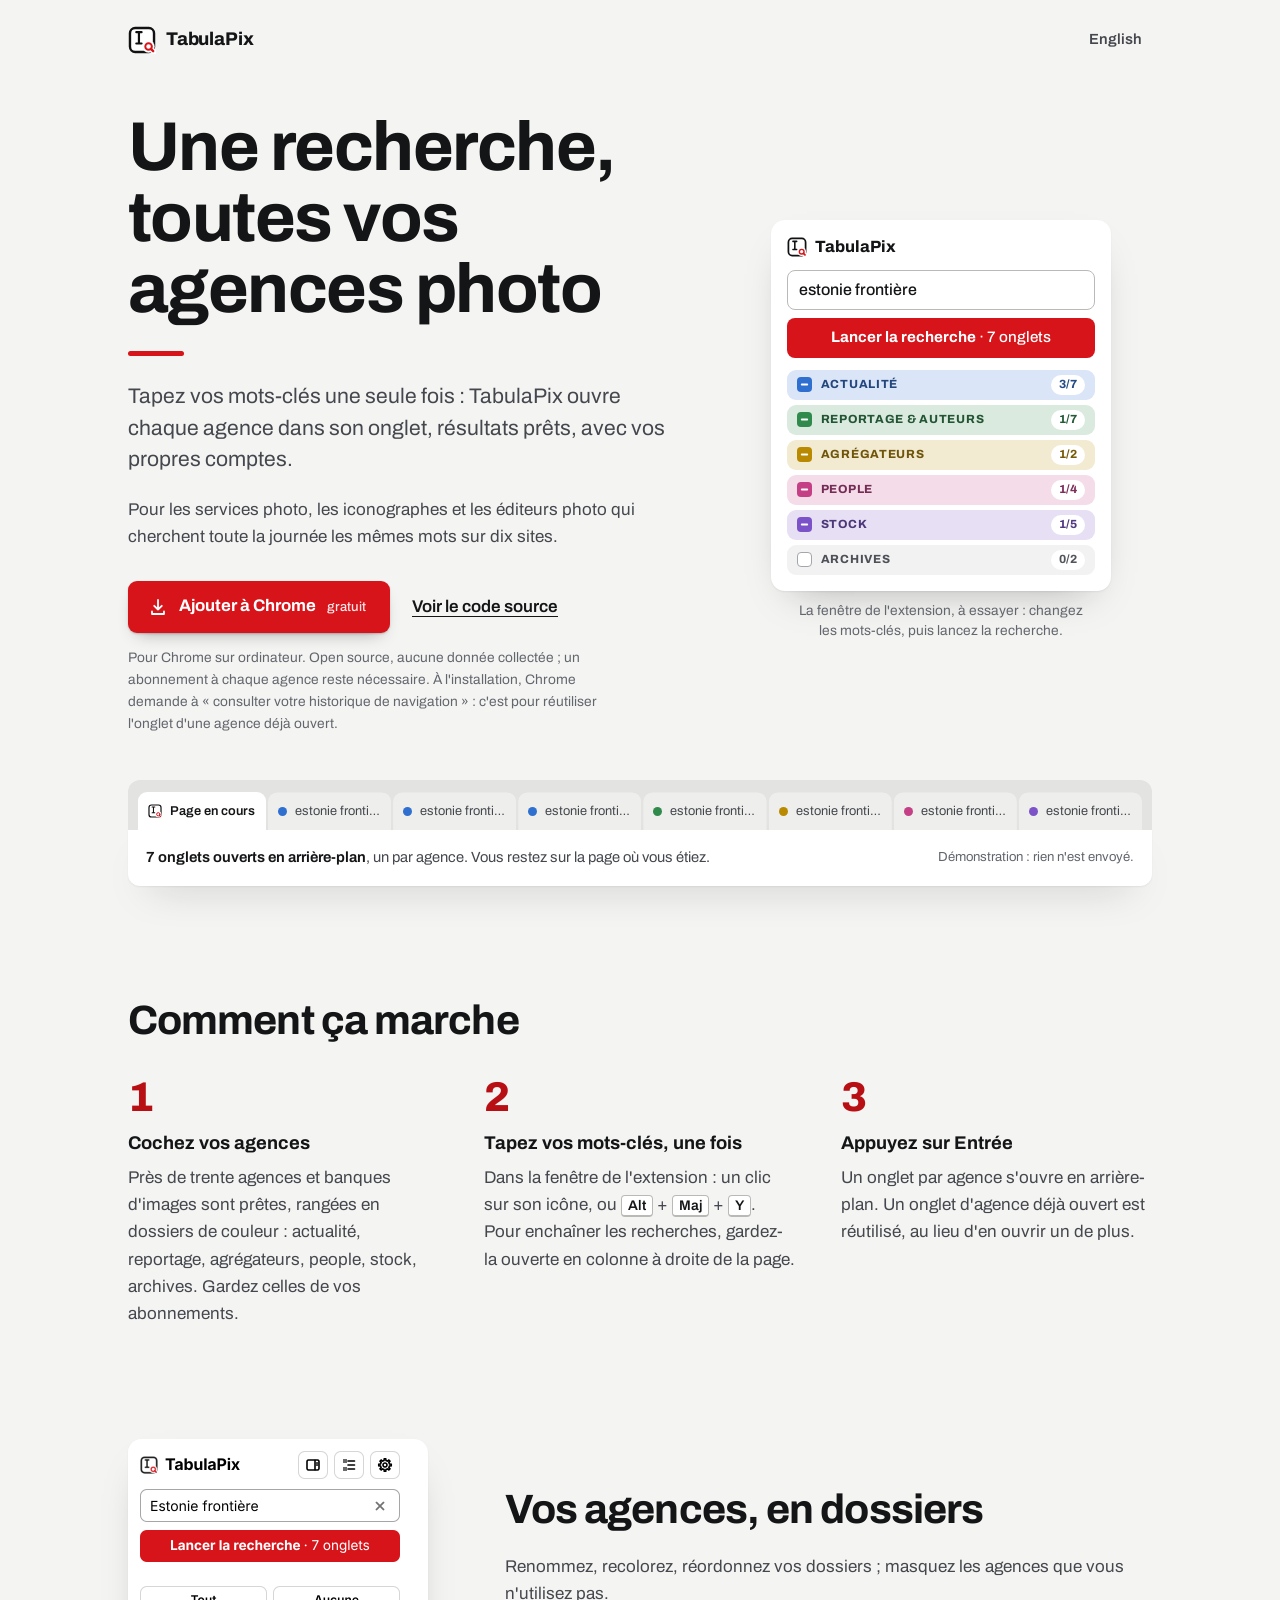
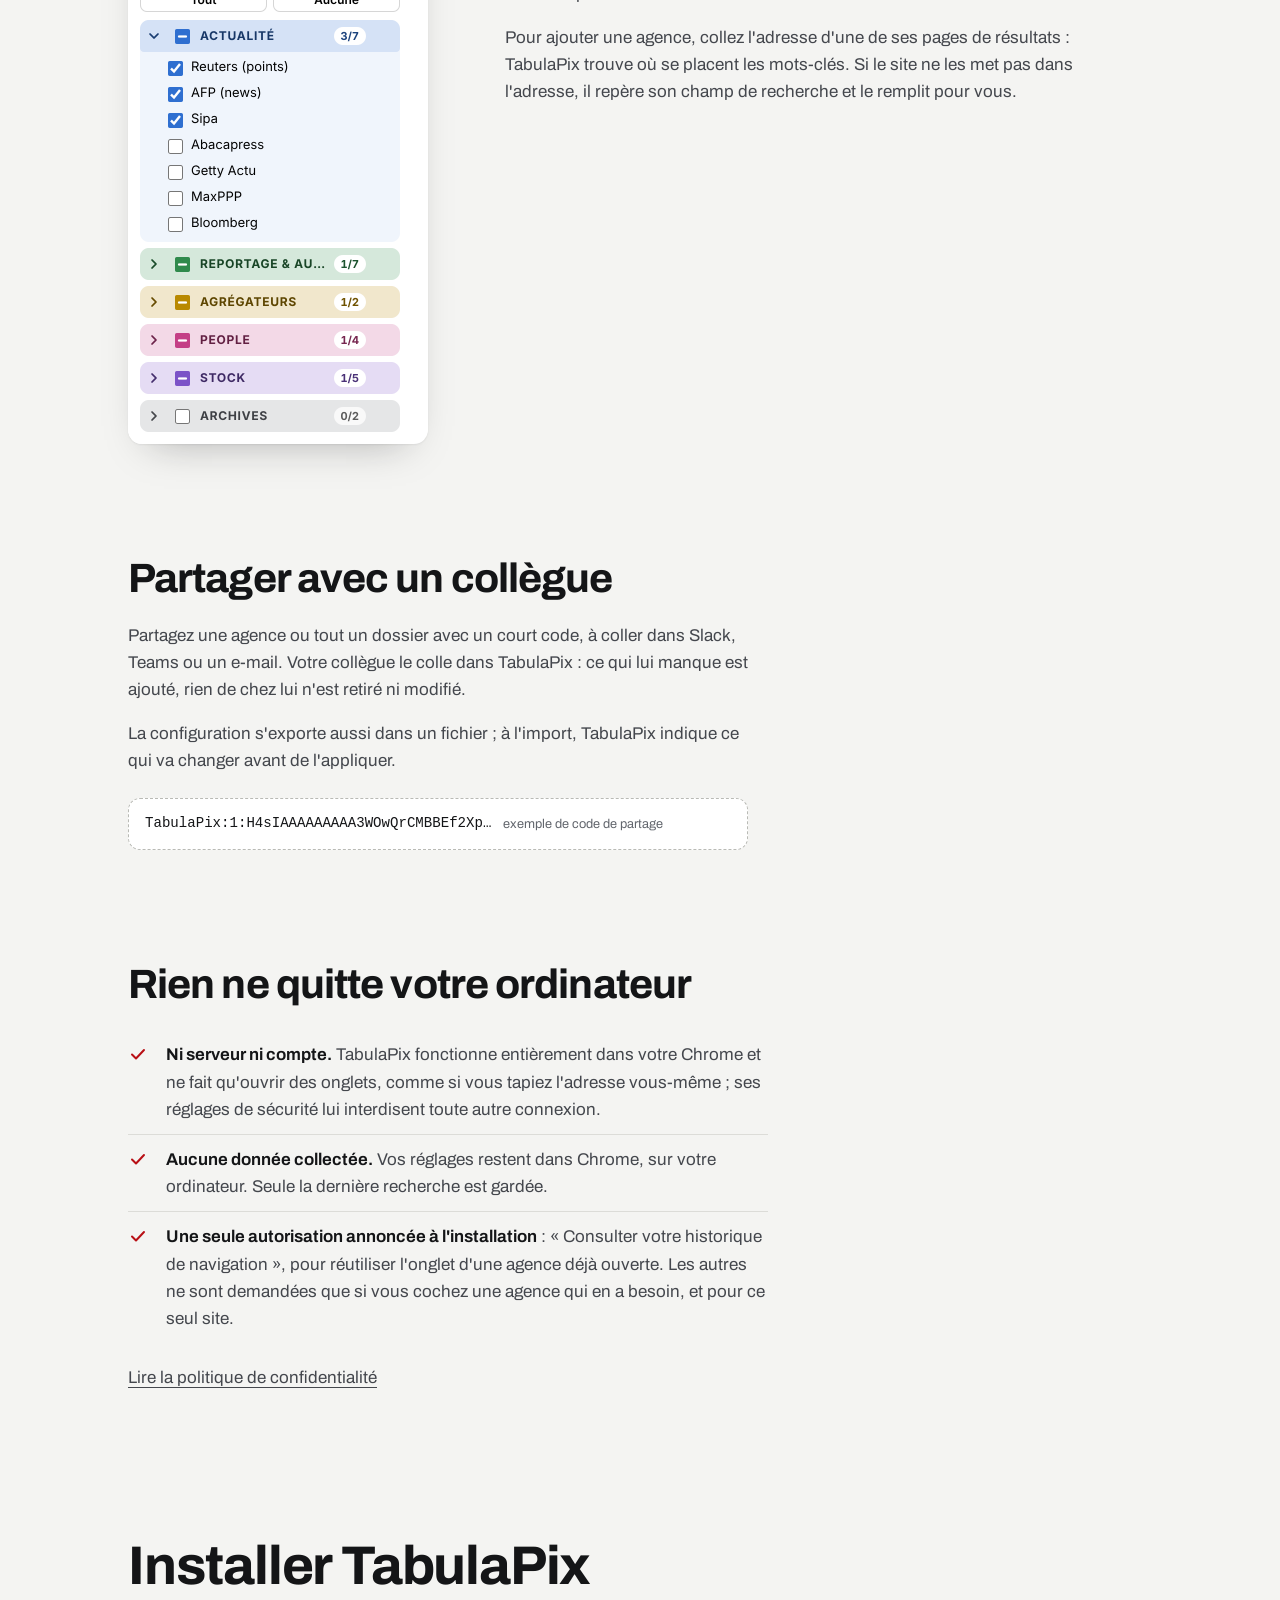
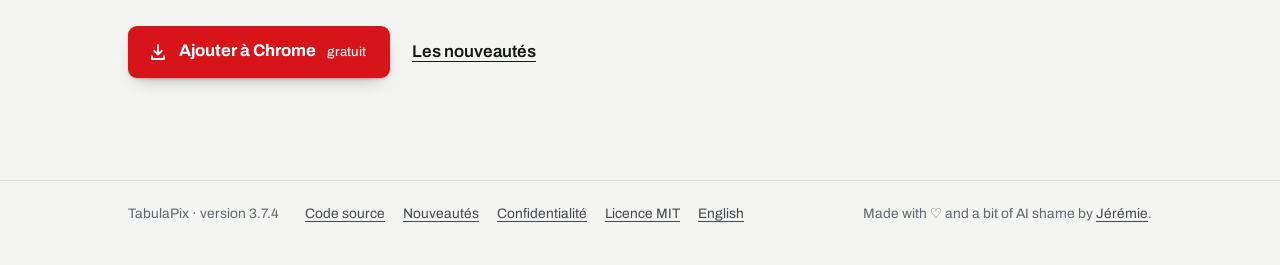
==== commit c1600c2f: "Plainer wording across README, changelog, site, store listing and UI - Store listing: no rhetorical " ====
--- a/docs/index.html
+++ b/docs/index.html
@@ -121,7 +121,7 @@
         <span class="tab" style="--fc: var(--c-violet)"><span class="dot"></span><span class="sr">Stock : </span><span class="t">estonie frontière</span></span>
       </div>
       <div class="page" aria-live="polite">
-        <span><b id="opened">7 onglets ouverts en arrière-plan</b>, un par agence, résultats prêts. Vous restez sur la page où vous étiez.</span>
+        <span><b id="opened">7 onglets ouverts en arrière-plan</b>, un par agence. Vous restez sur la page où vous étiez.</span>
         <span class="note">Démonstration : rien n'est envoyé.</span>
       </div>
     </div>
@@ -138,9 +138,9 @@
     <section class="block split" aria-labelledby="rangees">
       <div class="shot"><img src="assets/popup-fr.png" width="284" height="605" alt="La fenêtre de TabulaPix : le champ des mots-clés, le bouton « Lancer la recherche · 7 onglets », puis le dossier Actualité déplié avec ses agences, trois cochées, et les dossiers Reportage &amp; auteurs, Agrégateurs, People, Stock et Archives repliés." loading="lazy"></div>
       <div>
-        <h2 id="rangees">Vos agences, rangées à votre façon</h2>
+        <h2 id="rangees">Vos agences, en dossiers</h2>
         <p>Renommez, recolorez, réordonnez vos dossiers ; masquez les agences que vous n'utilisez pas.</p>
-        <p>Il manque la vôtre ? Collez l'adresse d'une page de résultats : TabulaPix trouve où se placent les mots-clés. Si le site ne les met pas dans l'adresse, il repère son champ de recherche et le remplit pour vous.</p>
+        <p>Pour ajouter une agence, collez l'adresse d'une de ses pages de résultats : TabulaPix trouve où se placent les mots-clés. Si le site ne les met pas dans l'adresse, il repère son champ de recherche et le remplit pour vous.</p>
       </div>
     </section>
 
@@ -154,8 +154,7 @@
     <section class="block" aria-labelledby="confidentialite">
       <h2 id="confidentialite">Rien ne quitte votre ordinateur</h2>
       <ul class="checks">
-        <li><svg viewBox="0 0 20 20" fill="none" stroke="currentColor" stroke-width="2" stroke-linecap="round" stroke-linejoin="round" aria-hidden="true"><path d="M4 10.5 8 14.5 16 6"/></svg><span><b>Aucun serveur, aucun compte.</b> TabulaPix fonctionne entièrement dans votre Chrome.</span></li>
-        <li><svg viewBox="0 0 20 20" fill="none" stroke="currentColor" stroke-width="2" stroke-linecap="round" stroke-linejoin="round" aria-hidden="true"><path d="M4 10.5 8 14.5 16 6"/></svg><span><b>Rien n'est envoyé ailleurs.</b> L'extension se contente d'ouvrir des onglets, comme si vous tapiez l'adresse vous-même ; ses réglages de sécurité lui interdisent toute autre connexion.</span></li>
+        <li><svg viewBox="0 0 20 20" fill="none" stroke="currentColor" stroke-width="2" stroke-linecap="round" stroke-linejoin="round" aria-hidden="true"><path d="M4 10.5 8 14.5 16 6"/></svg><span><b>Ni serveur ni compte.</b> TabulaPix fonctionne entièrement dans votre Chrome et ne fait qu'ouvrir des onglets, comme si vous tapiez l'adresse vous-même ; ses réglages de sécurité lui interdisent toute autre connexion.</span></li>
         <li><svg viewBox="0 0 20 20" fill="none" stroke="currentColor" stroke-width="2" stroke-linecap="round" stroke-linejoin="round" aria-hidden="true"><path d="M4 10.5 8 14.5 16 6"/></svg><span><b>Aucune donnée collectée.</b> Vos réglages restent dans Chrome, sur votre ordinateur. Seule la dernière recherche est gardée.</span></li>
         <li><svg viewBox="0 0 20 20" fill="none" stroke="currentColor" stroke-width="2" stroke-linecap="round" stroke-linejoin="round" aria-hidden="true"><path d="M4 10.5 8 14.5 16 6"/></svg><span><b>Une seule autorisation annoncée à l'installation</b> : « Consulter votre historique de navigation », pour réutiliser l'onglet d'une agence déjà ouverte. Les autres ne sont demandées que si vous cochez une agence qui en a besoin, et pour ce seul site.</span></li>
       </ul>
@@ -163,7 +162,7 @@
     </section>
 
     <section class="close" aria-labelledby="fin">
-      <h2 id="fin">Essayez-le sur votre prochaine recherche</h2>
+      <h2 id="fin">Installer TabulaPix</h2>
       <div class="actions">
         <a class="install" href="https://chromewebstore.google.com/detail/gdggcpmgjoaobfjlnbfmgfnjfgodgikp">
           <svg viewBox="0 0 20 20" fill="none" stroke="currentColor" stroke-width="1.8" stroke-linecap="round" stroke-linejoin="round" aria-hidden="true"><path d="M10 3v9.5M6.2 8.8 10 12.5l3.8-3.7M4 14.5V17h12v-2.5"/></svg>
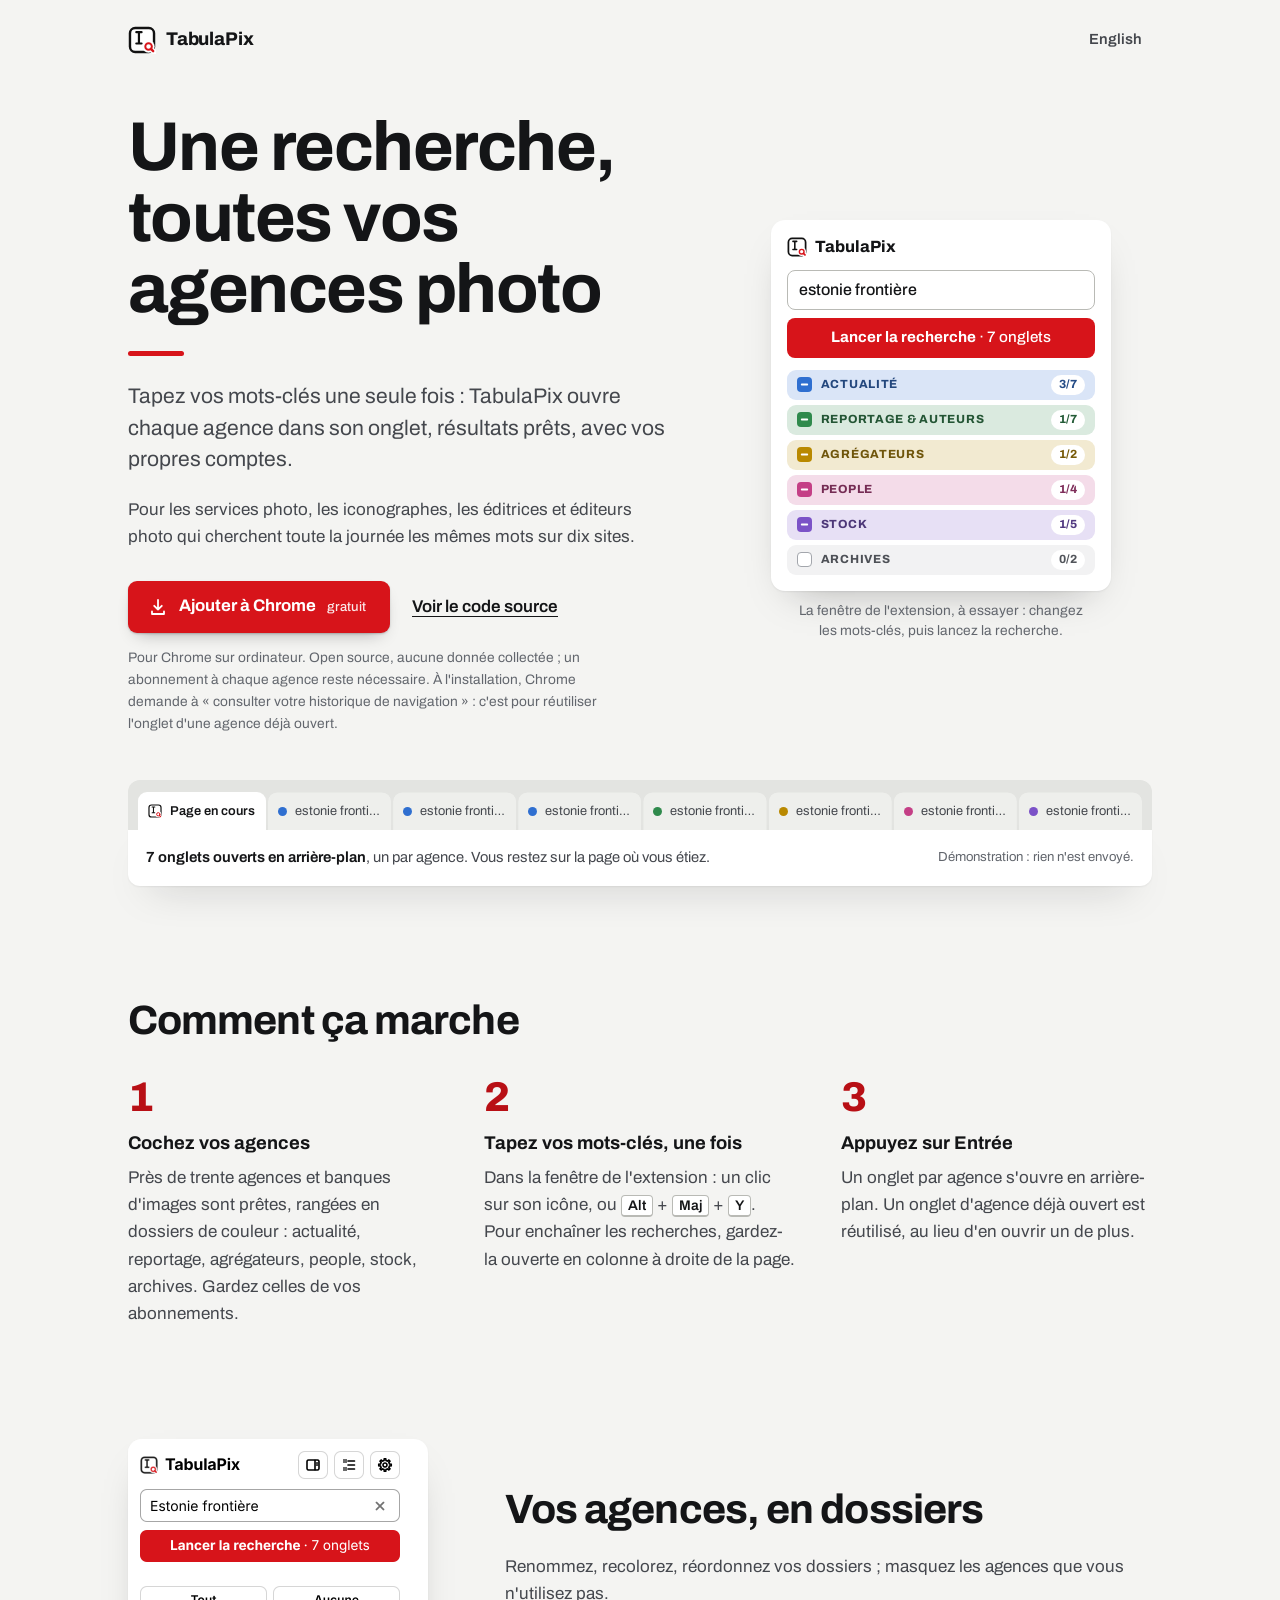
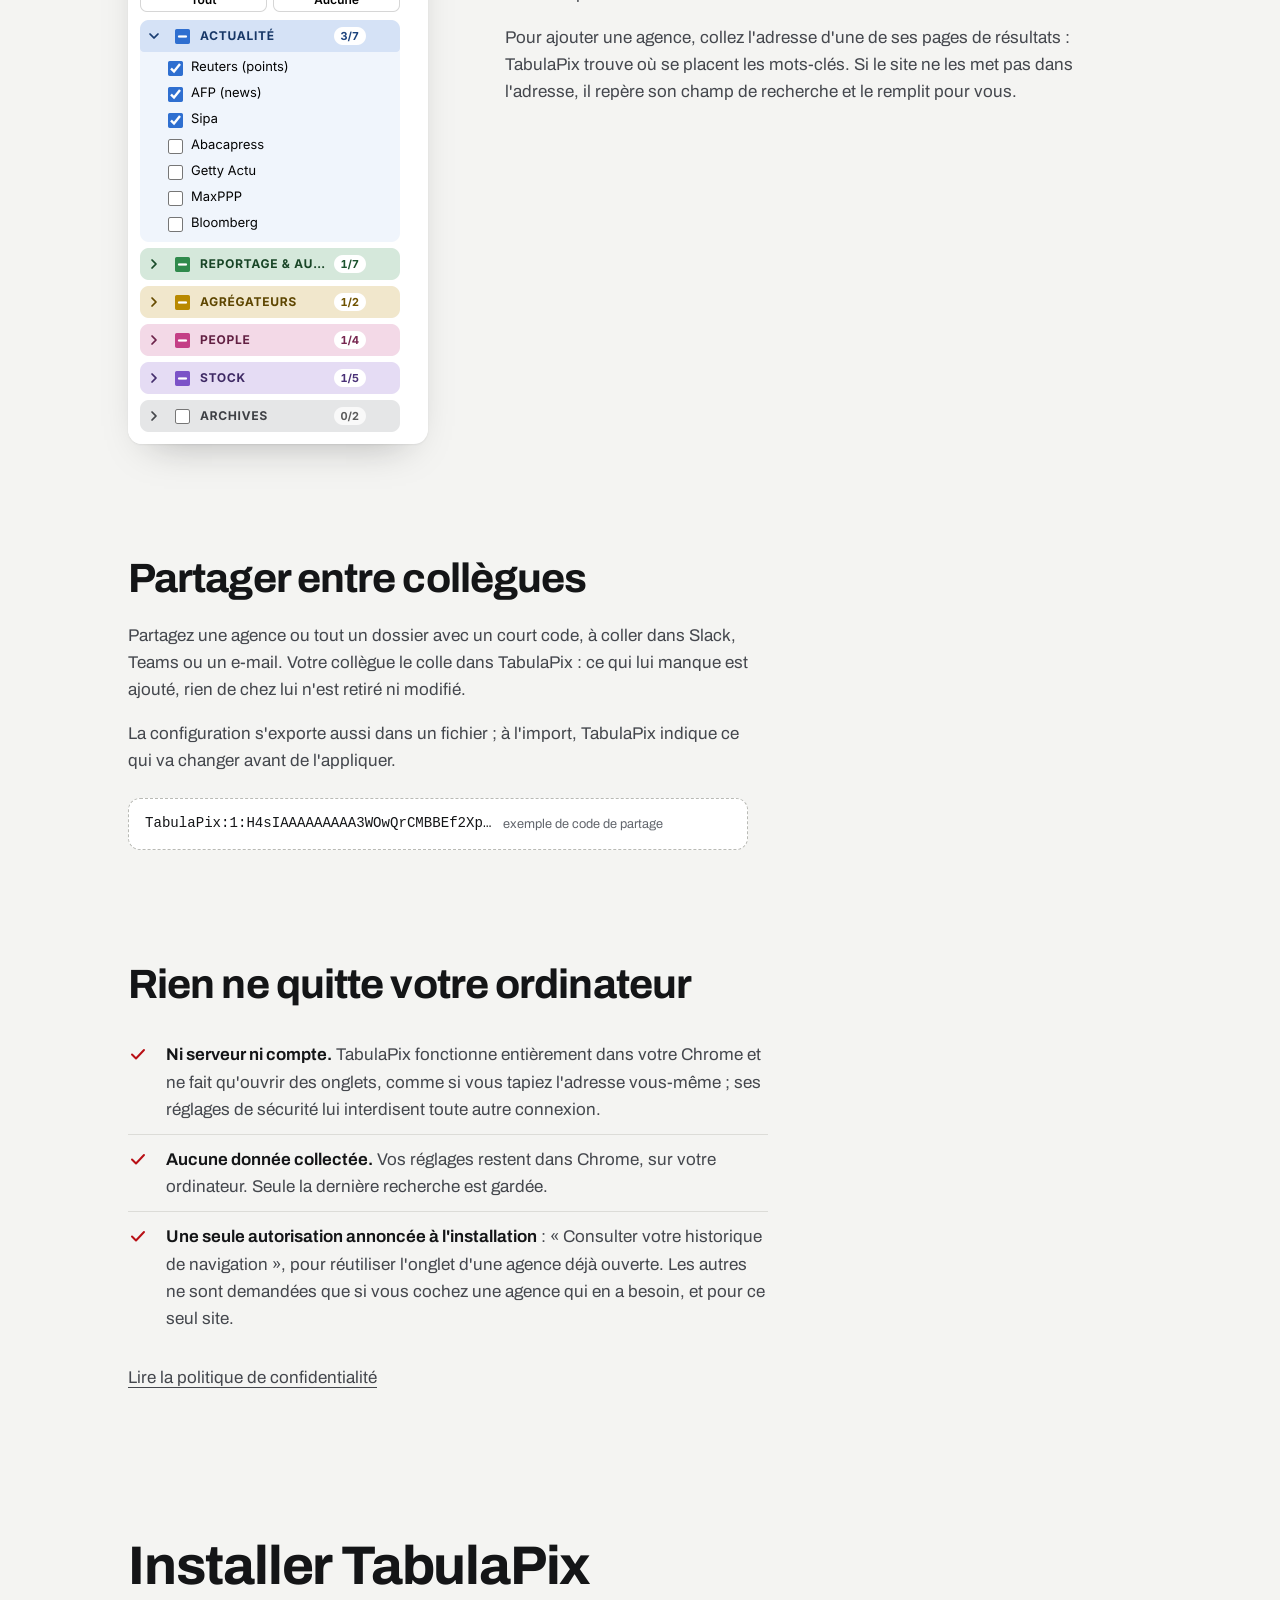
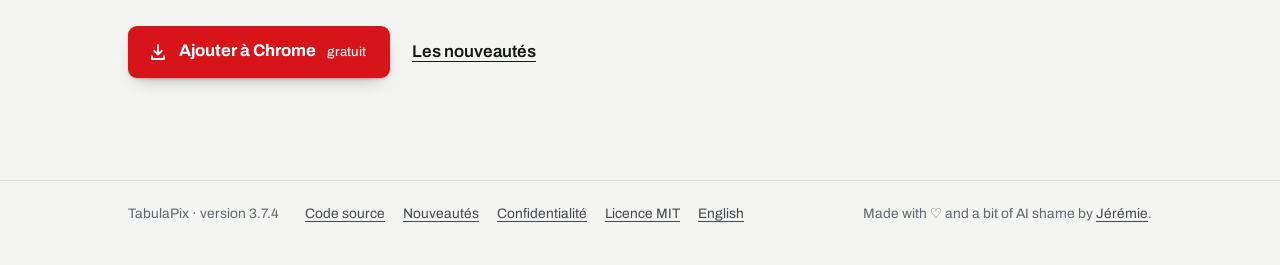
==== commit 47b4d060: "French texts: gender-neutral wording (no middle dot) "éditrices et éditeurs photo" where the audienc" ====
--- a/docs/index.html
+++ b/docs/index.html
@@ -35,7 +35,7 @@
   "@type": "SoftwareApplication",
   "name": "TabulaPix",
   "url": "https://tabulapix.com/",
-  "description": "Extension Chrome pour iconographes, services photo et éditeurs photo : une recherche tapée une fois ouvre chaque agence photo dans son onglet, avec vos propres comptes.",
+  "description": "Extension Chrome pour iconographes, services photo, éditrices et éditeurs photo : une recherche tapée une fois ouvre chaque agence photo dans son onglet, avec vos propres comptes.",
   "applicationCategory": "BrowserApplication",
   "operatingSystem": "Chrome",
   "softwareVersion": "3.7.4",
@@ -77,7 +77,7 @@
         <h1 id="titre">Une recherche, toutes vos agences photo</h1>
         <span class="rule" aria-hidden="true"></span>
         <p class="lede">Tapez vos mots-clés une seule fois : TabulaPix ouvre chaque agence dans son onglet, résultats prêts, avec vos propres comptes.</p>
-        <p>Pour les services photo, les iconographes et les éditeurs photo qui cherchent toute la journée les mêmes mots sur dix sites.</p>
+        <p>Pour les services photo, les iconographes, les éditrices et éditeurs photo qui cherchent toute la journée les mêmes mots sur dix sites.</p>
         <div class="actions">
           <a class="install" href="https://chromewebstore.google.com/detail/gdggcpmgjoaobfjlnbfmgfnjfgodgikp">
             <svg viewBox="0 0 20 20" fill="none" stroke="currentColor" stroke-width="1.8" stroke-linecap="round" stroke-linejoin="round" aria-hidden="true"><path d="M10 3v9.5M6.2 8.8 10 12.5l3.8-3.7M4 14.5V17h12v-2.5"/></svg>
@@ -145,7 +145,7 @@
     </section>
 
     <section class="block" aria-labelledby="partage">
-      <h2 id="partage">Partager avec un collègue</h2>
+      <h2 id="partage">Partager entre collègues</h2>
       <p>Partagez une agence ou tout un dossier avec un court code, à coller dans Slack, Teams ou un e-mail. Votre collègue le colle dans TabulaPix : ce qui lui manque est ajouté, rien de chez lui n'est retiré ni modifié.</p>
       <p>La configuration s'exporte aussi dans un fichier ; à l'import, TabulaPix indique ce qui va changer avant de l'appliquer.</p>
       <p class="code"><code>TabulaPix:1:H4sIAAAAAAAAA3WOwQrCMBBEf2Xp…</code><span>exemple de code de partage</span></p>
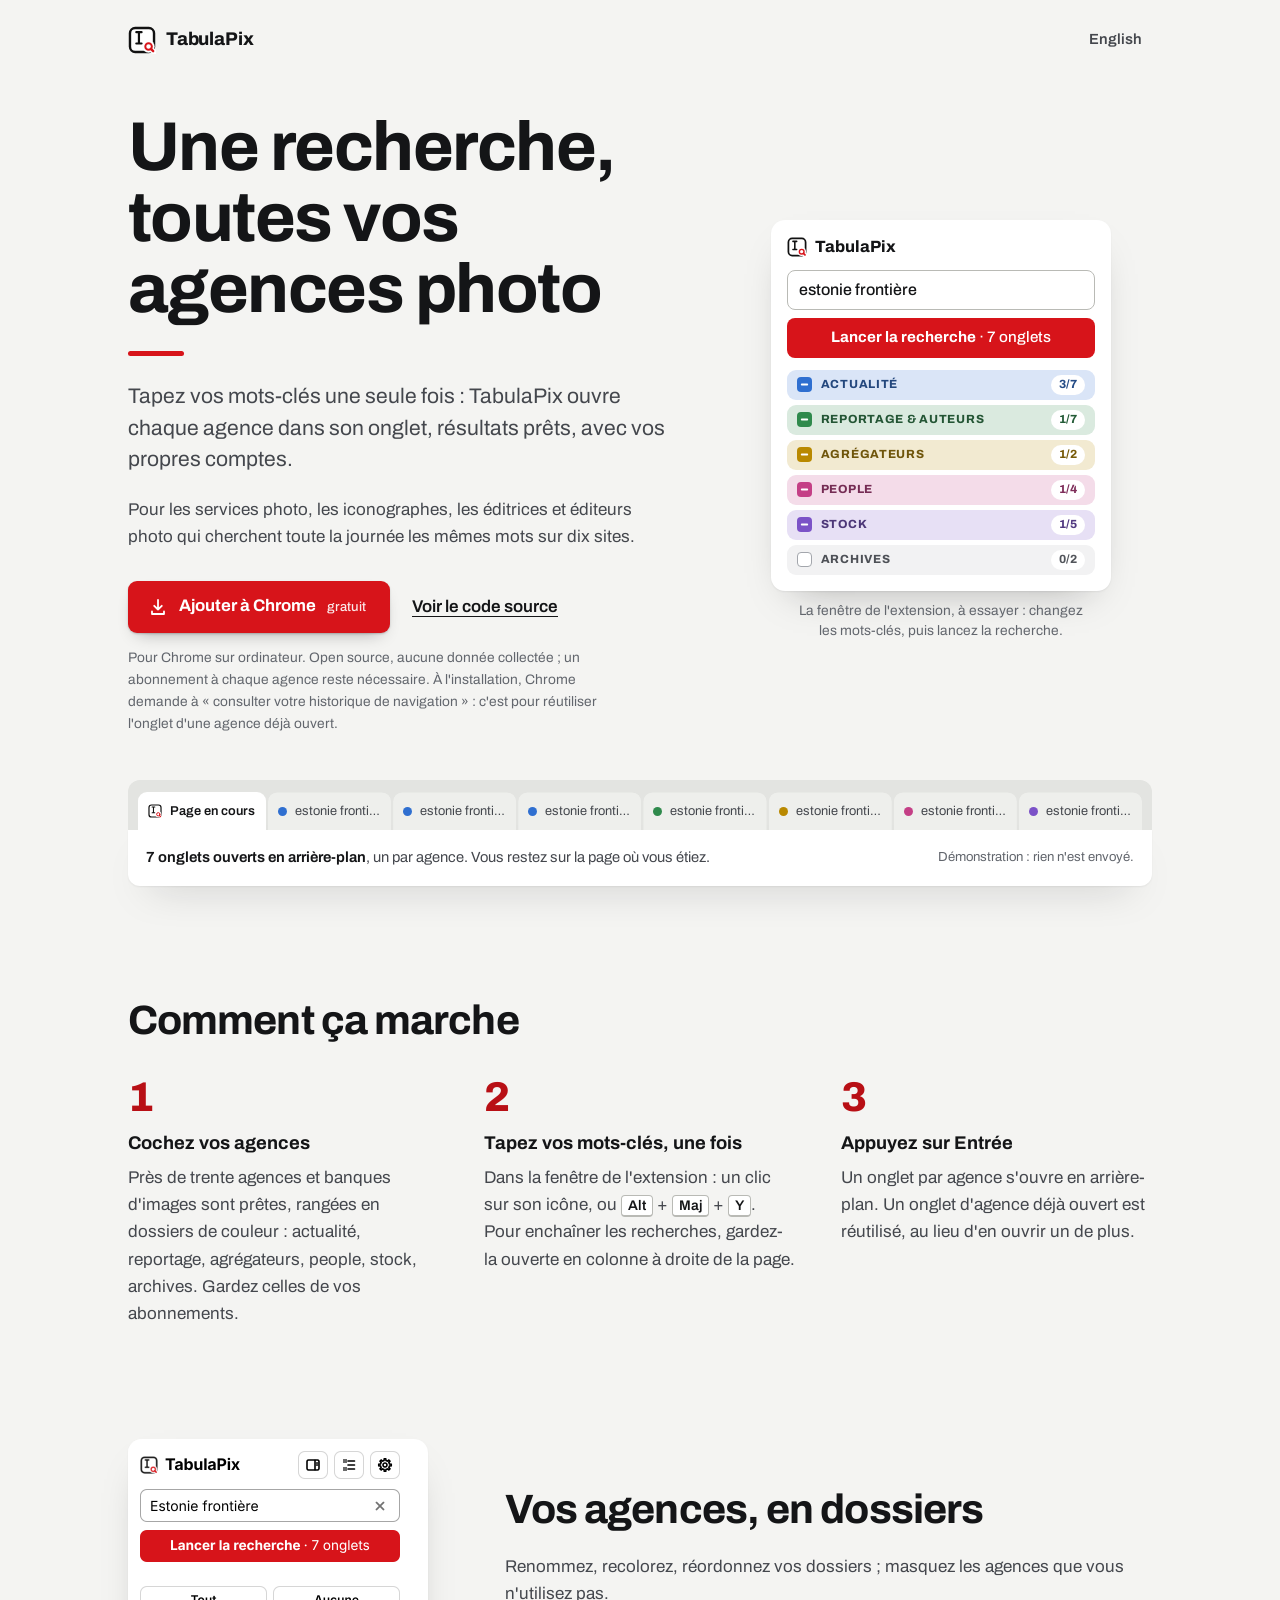
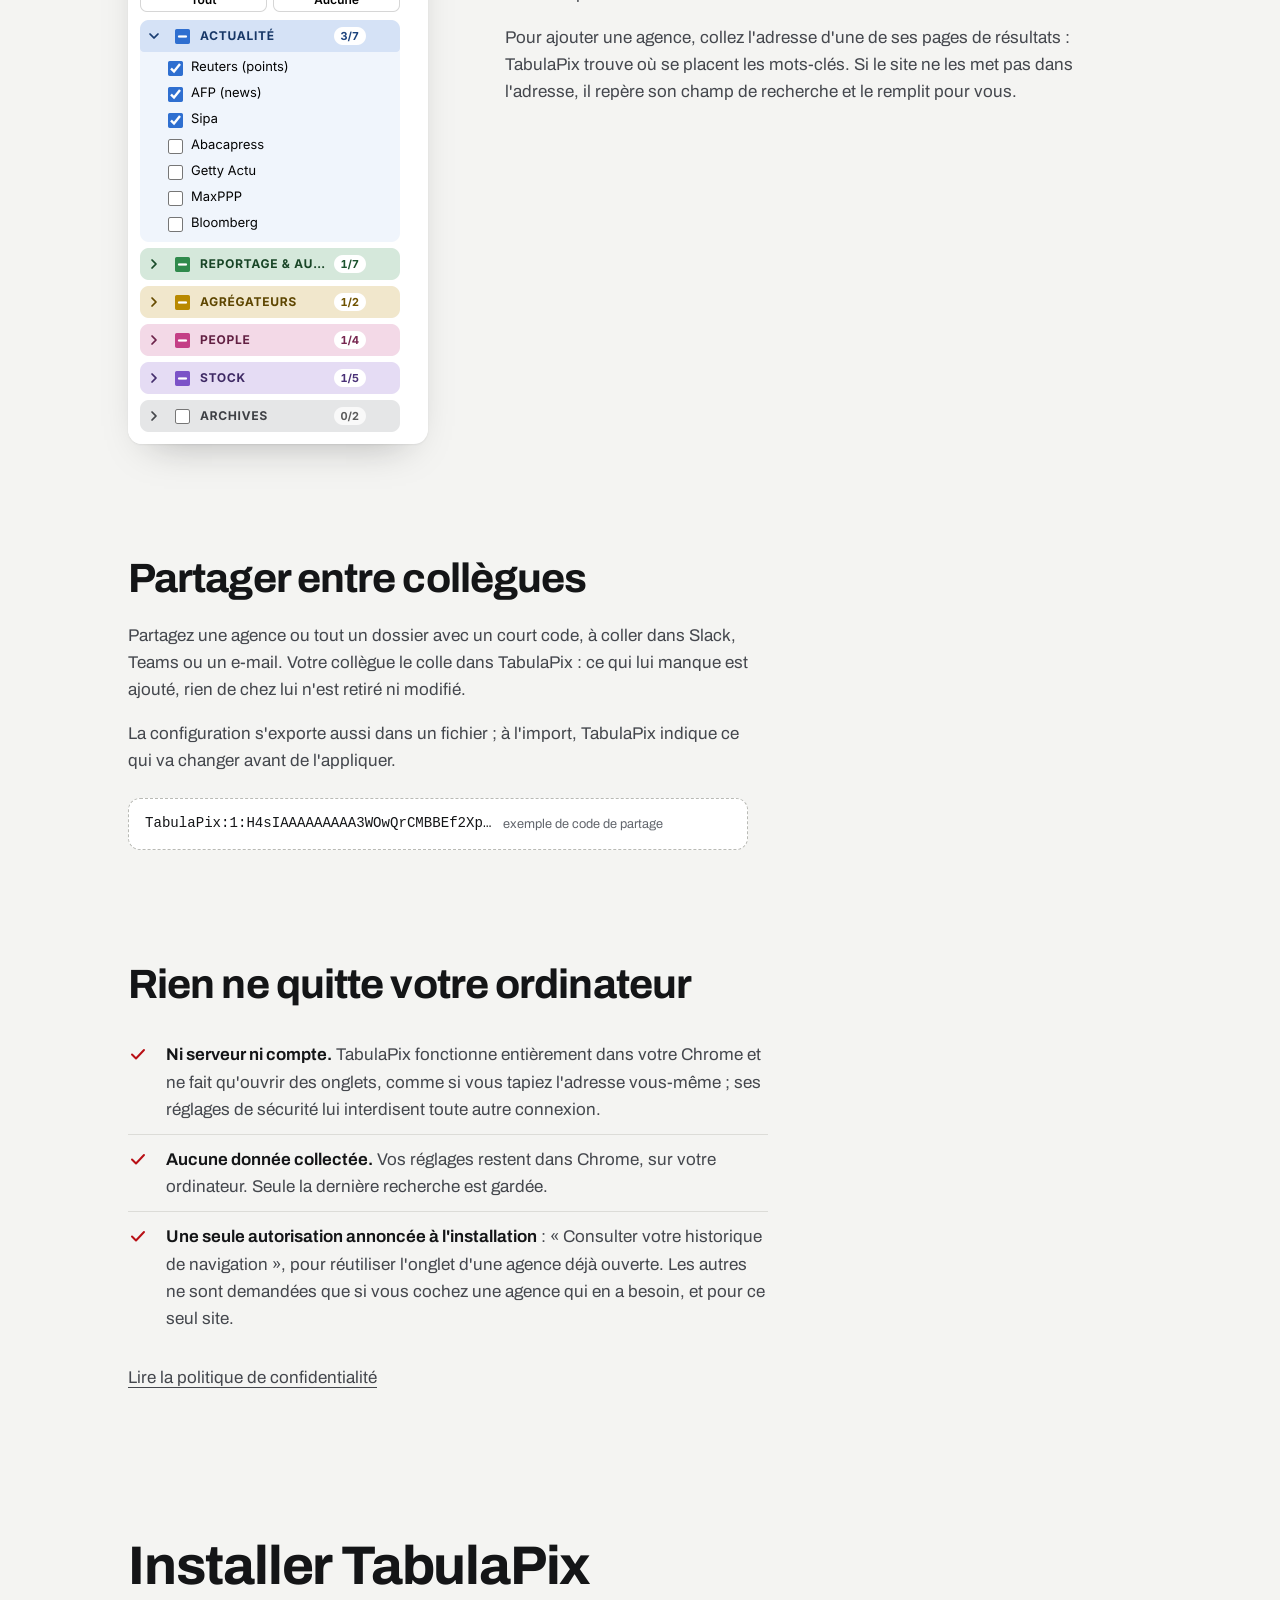
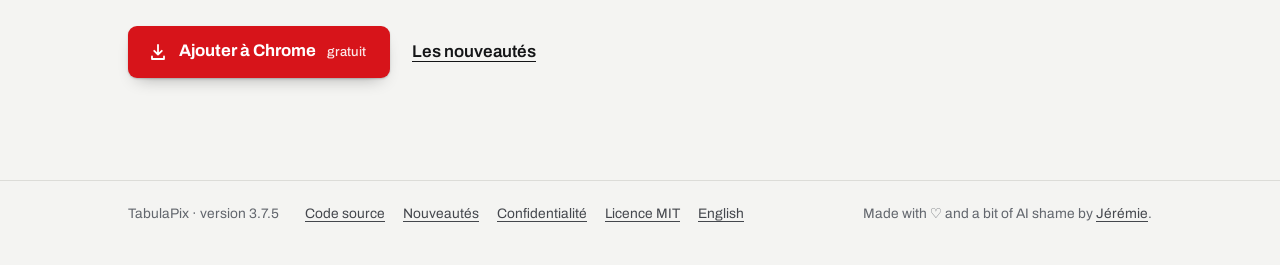
==== commit d71c45da: "Release 3.7.5 Co-Authored-By: Claude Opus 5.5 <noreply@anthropic.com> Claude-Session: https://claude" ====
--- a/docs/index.html
+++ b/docs/index.html
@@ -38,7 +38,7 @@
   "description": "Extension Chrome pour iconographes, services photo, éditrices et éditeurs photo : une recherche tapée une fois ouvre chaque agence photo dans son onglet, avec vos propres comptes.",
   "applicationCategory": "BrowserApplication",
   "operatingSystem": "Chrome",
-  "softwareVersion": "3.7.4",
+  "softwareVersion": "3.7.5",
   "inLanguage": [
     "fr",
     "en"
@@ -176,7 +176,7 @@
 
 <footer>
   <div class="wrap">
-    <span>TabulaPix · version 3.7.4</span>
+    <span>TabulaPix · version 3.7.5</span>
     <nav aria-label="Liens">
       <a href="https://github.com/jeremiejung/TabulaPix">Code source</a>
       <a href="https://github.com/jeremiejung/TabulaPix/blob/main/CHANGELOG.fr.md">Nouveautés</a>
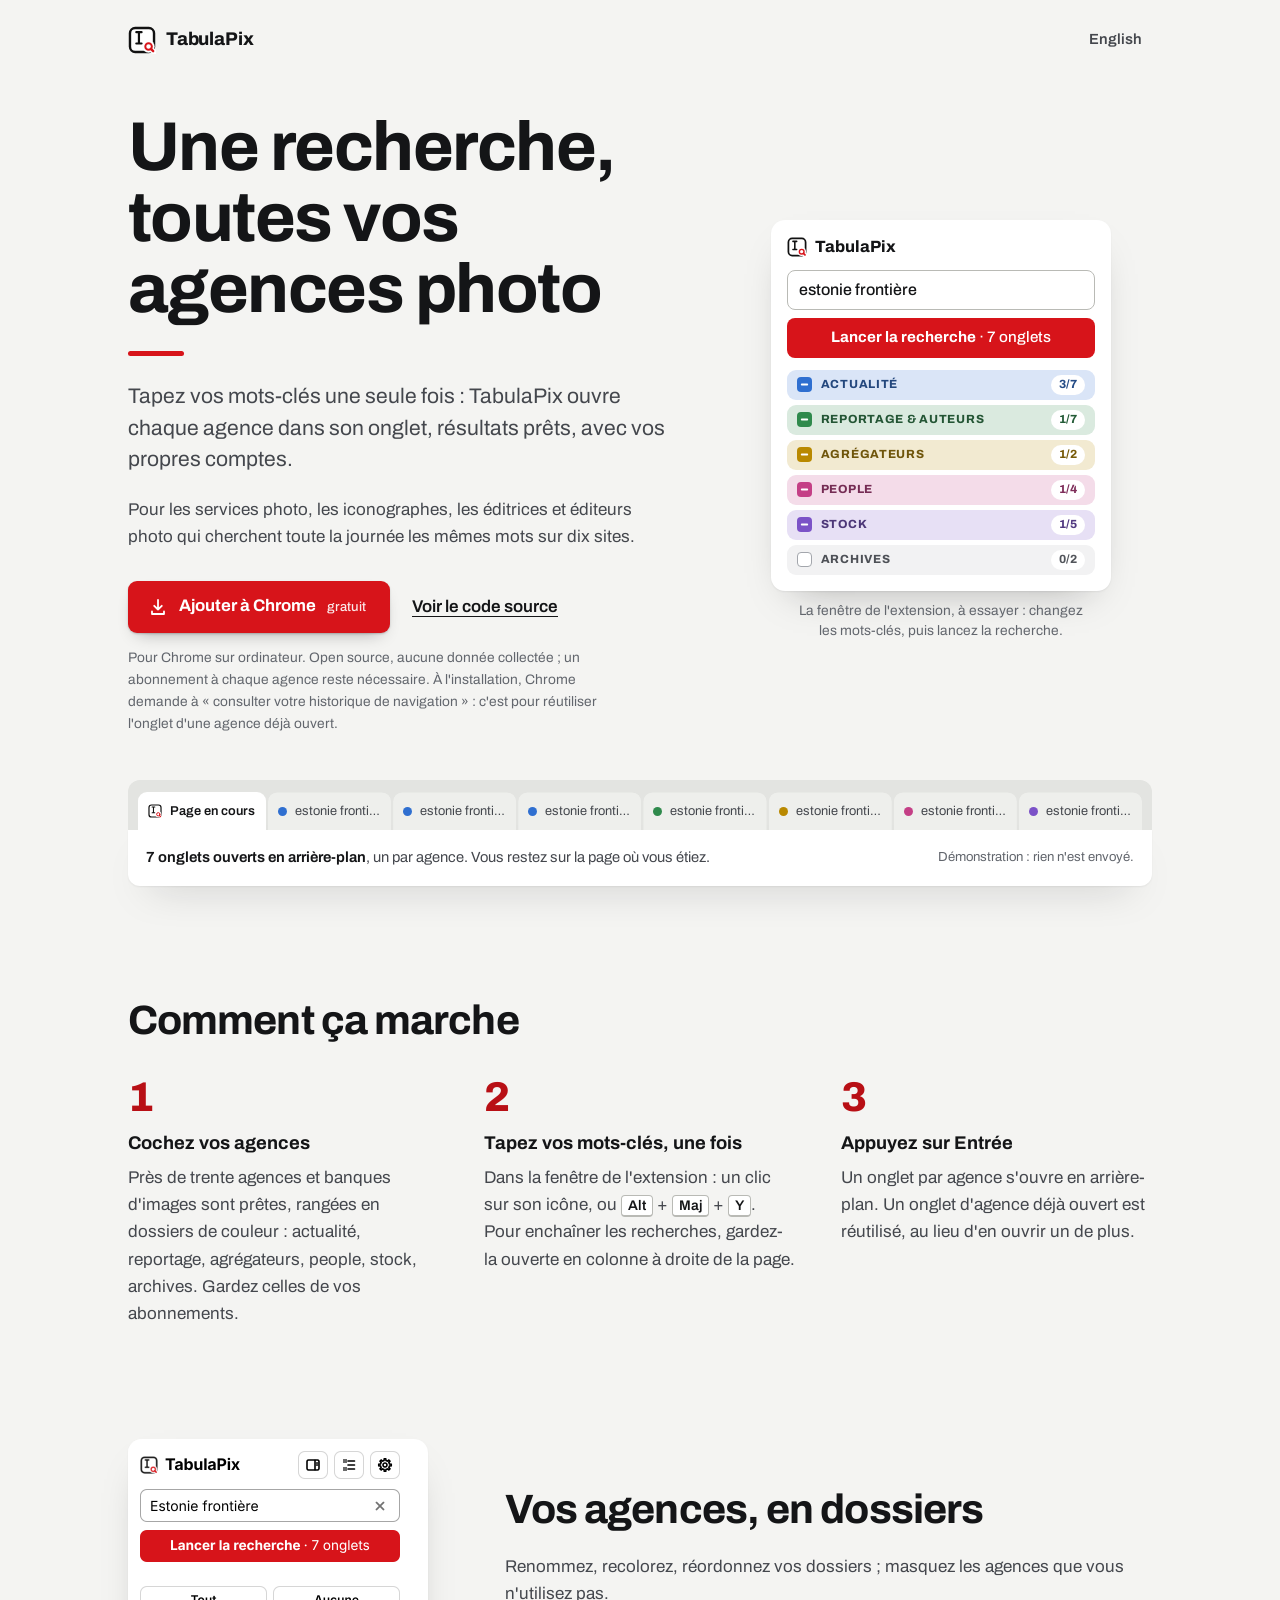
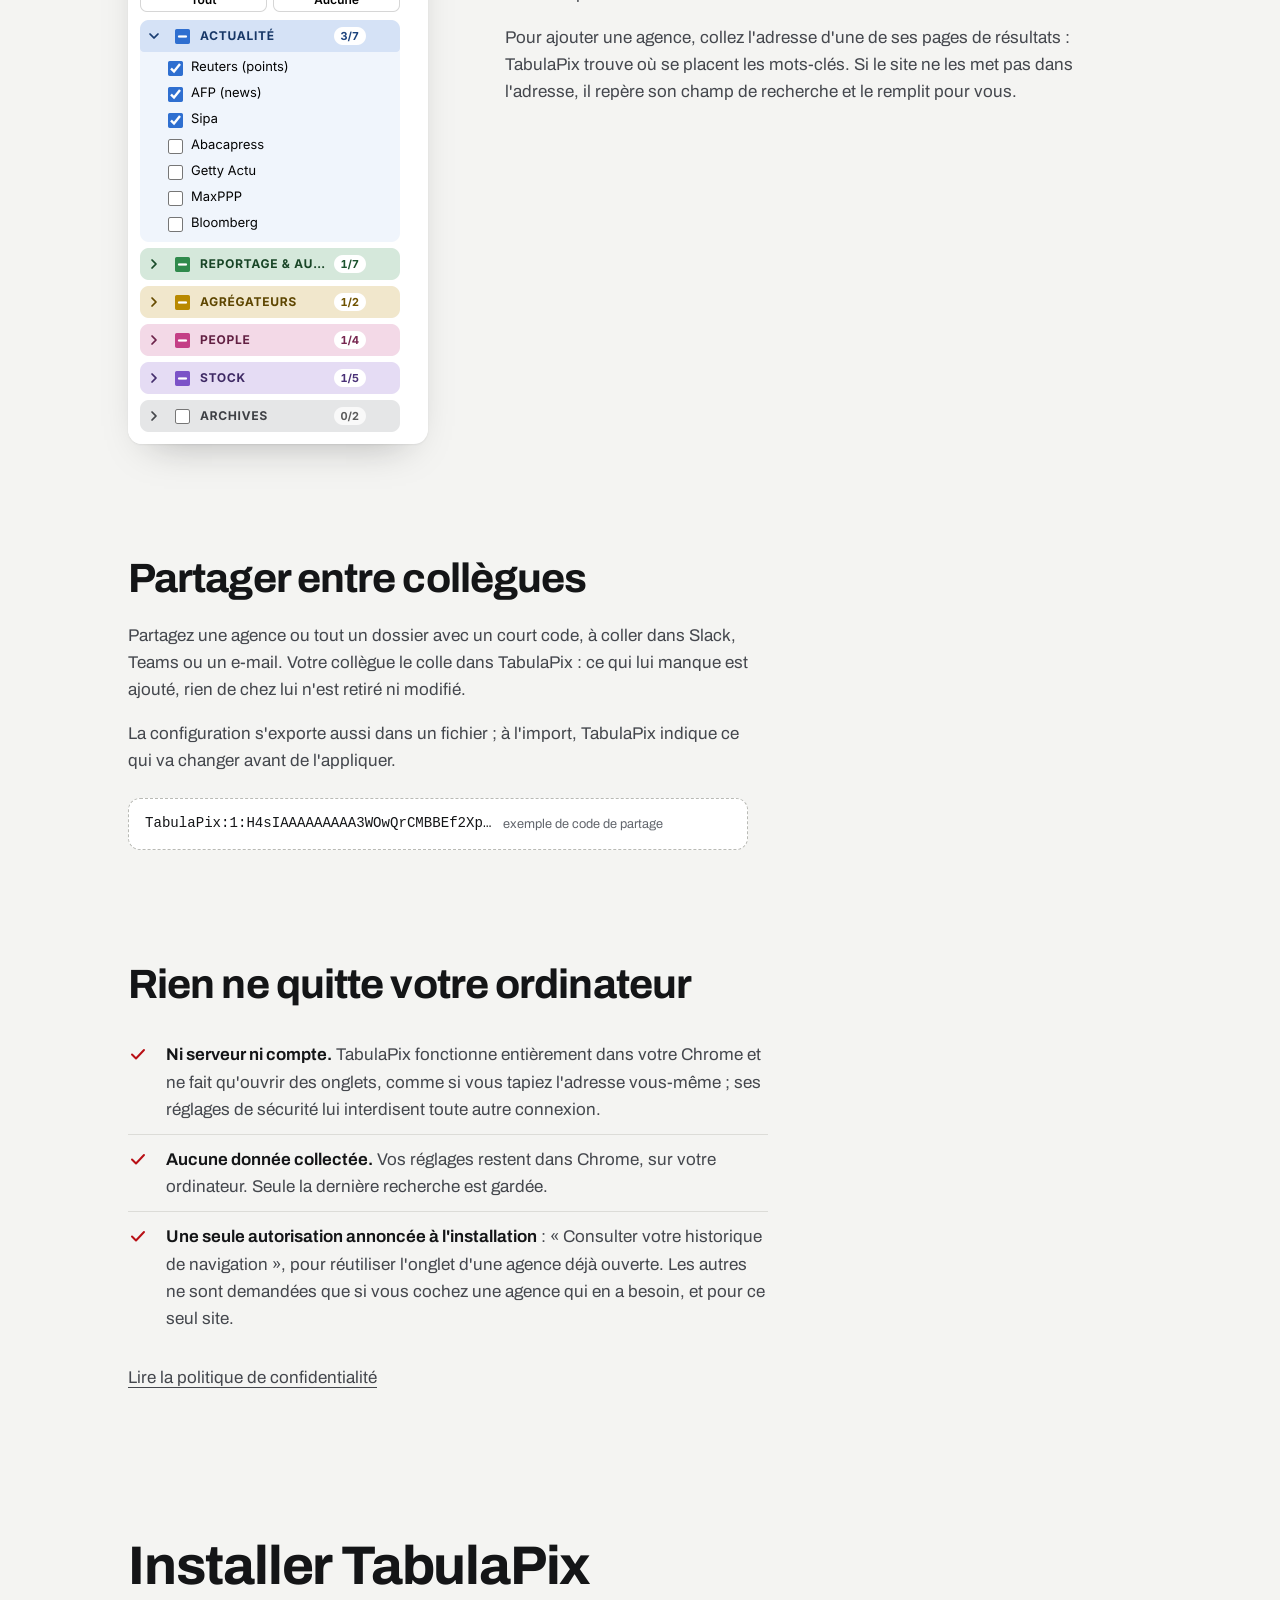
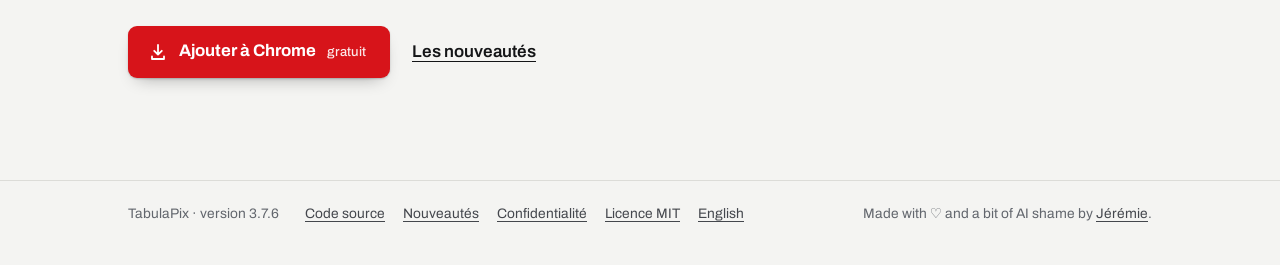
==== commit e36cad0b: "Release 3.7.6 Also: unfolding a line cancels a fold still running, so a quick new search after typin" ====
--- a/docs/index.html
+++ b/docs/index.html
@@ -38,7 +38,7 @@
   "description": "Extension Chrome pour iconographes, services photo, éditrices et éditeurs photo : une recherche tapée une fois ouvre chaque agence photo dans son onglet, avec vos propres comptes.",
   "applicationCategory": "BrowserApplication",
   "operatingSystem": "Chrome",
-  "softwareVersion": "3.7.5",
+  "softwareVersion": "3.7.6",
   "inLanguage": [
     "fr",
     "en"
@@ -176,7 +176,7 @@
 
 <footer>
   <div class="wrap">
-    <span>TabulaPix · version 3.7.5</span>
+    <span>TabulaPix · version 3.7.6</span>
     <nav aria-label="Liens">
       <a href="https://github.com/jeremiejung/TabulaPix">Code source</a>
       <a href="https://github.com/jeremiejung/TabulaPix/blob/main/CHANGELOG.fr.md">Nouveautés</a>
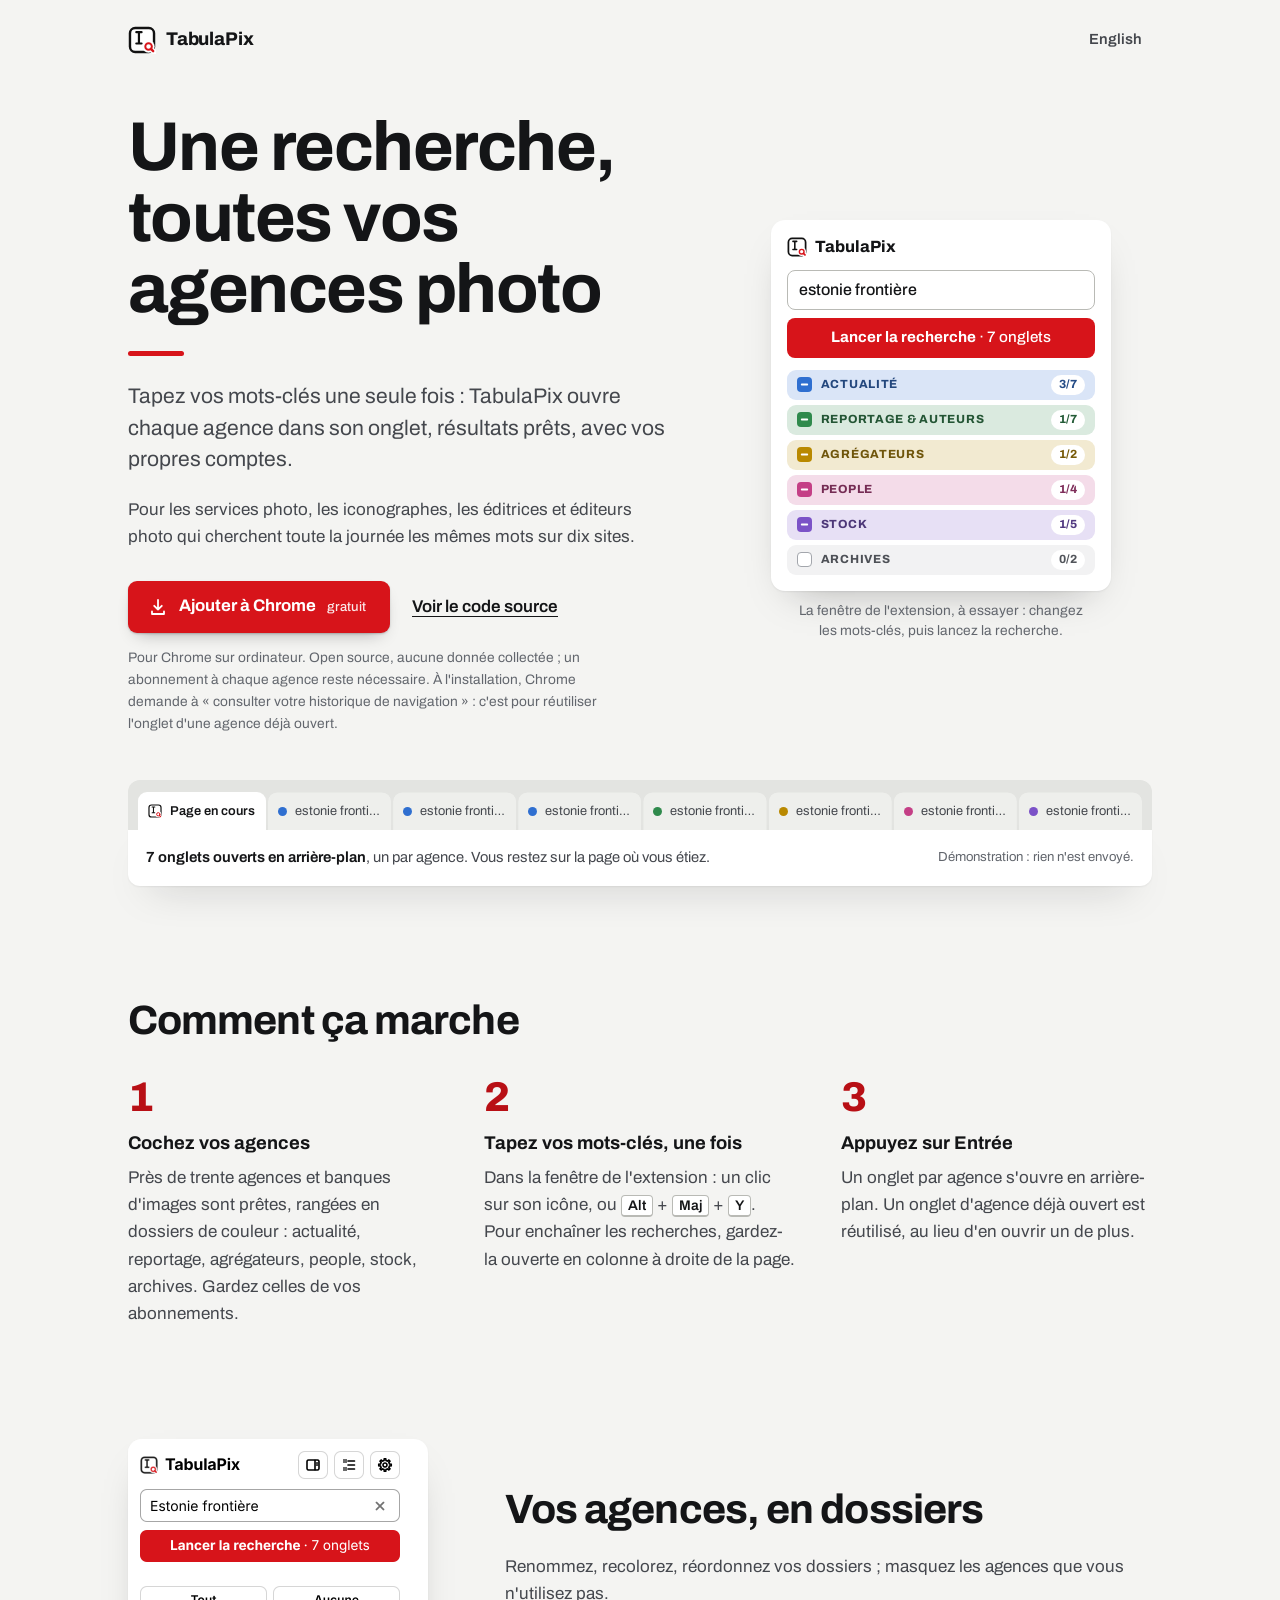
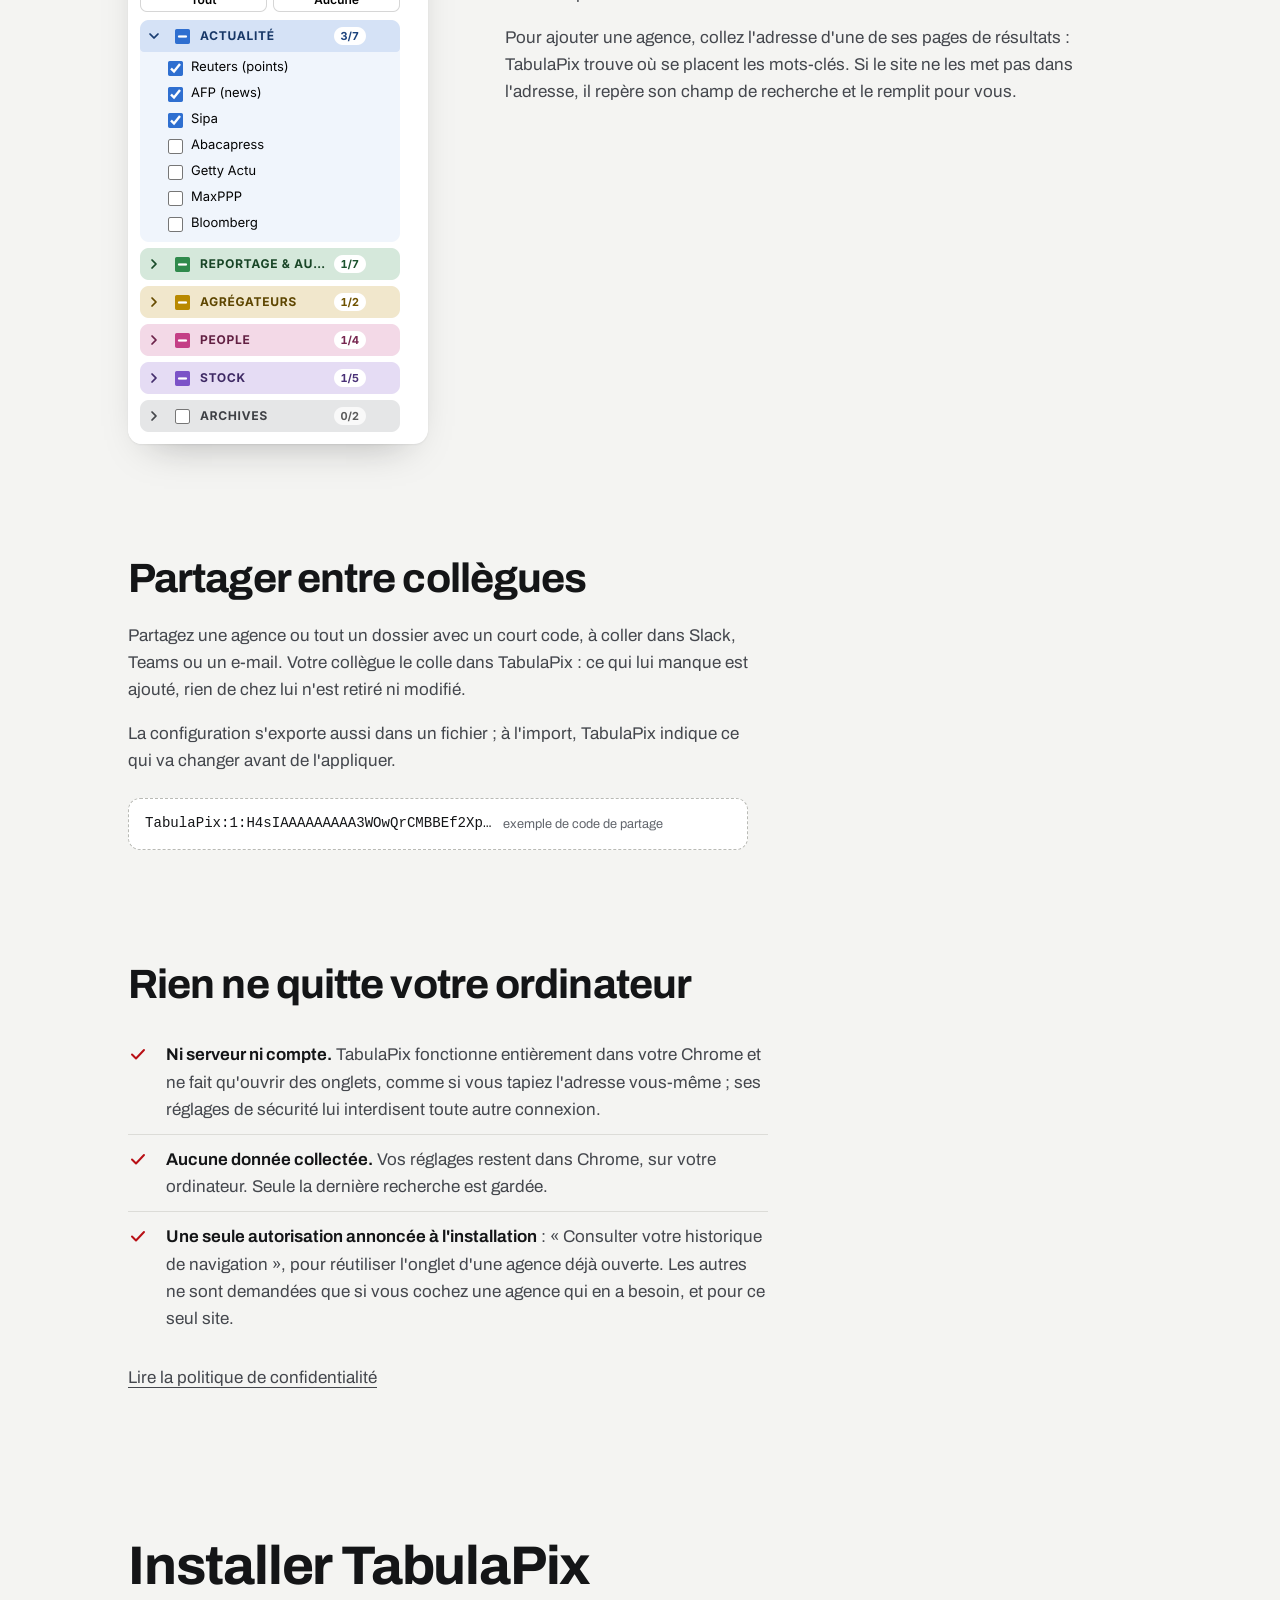
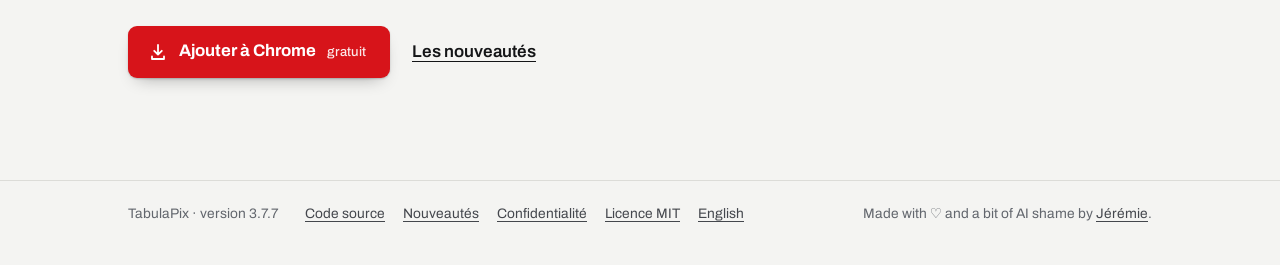
==== commit 3bcb328c: "Release 3.7.7 Co-Authored-By: Claude Opus 5.5 <noreply@anthropic.com> Claude-Session: https://claude" ====
--- a/docs/index.html
+++ b/docs/index.html
@@ -38,7 +38,7 @@
   "description": "Extension Chrome pour iconographes, services photo, éditrices et éditeurs photo : une recherche tapée une fois ouvre chaque agence photo dans son onglet, avec vos propres comptes.",
   "applicationCategory": "BrowserApplication",
   "operatingSystem": "Chrome",
-  "softwareVersion": "3.7.6",
+  "softwareVersion": "3.7.7",
   "inLanguage": [
     "fr",
     "en"
@@ -176,7 +176,7 @@
 
 <footer>
   <div class="wrap">
-    <span>TabulaPix · version 3.7.6</span>
+    <span>TabulaPix · version 3.7.7</span>
     <nav aria-label="Liens">
       <a href="https://github.com/jeremiejung/TabulaPix">Code source</a>
       <a href="https://github.com/jeremiejung/TabulaPix/blob/main/CHANGELOG.fr.md">Nouveautés</a>
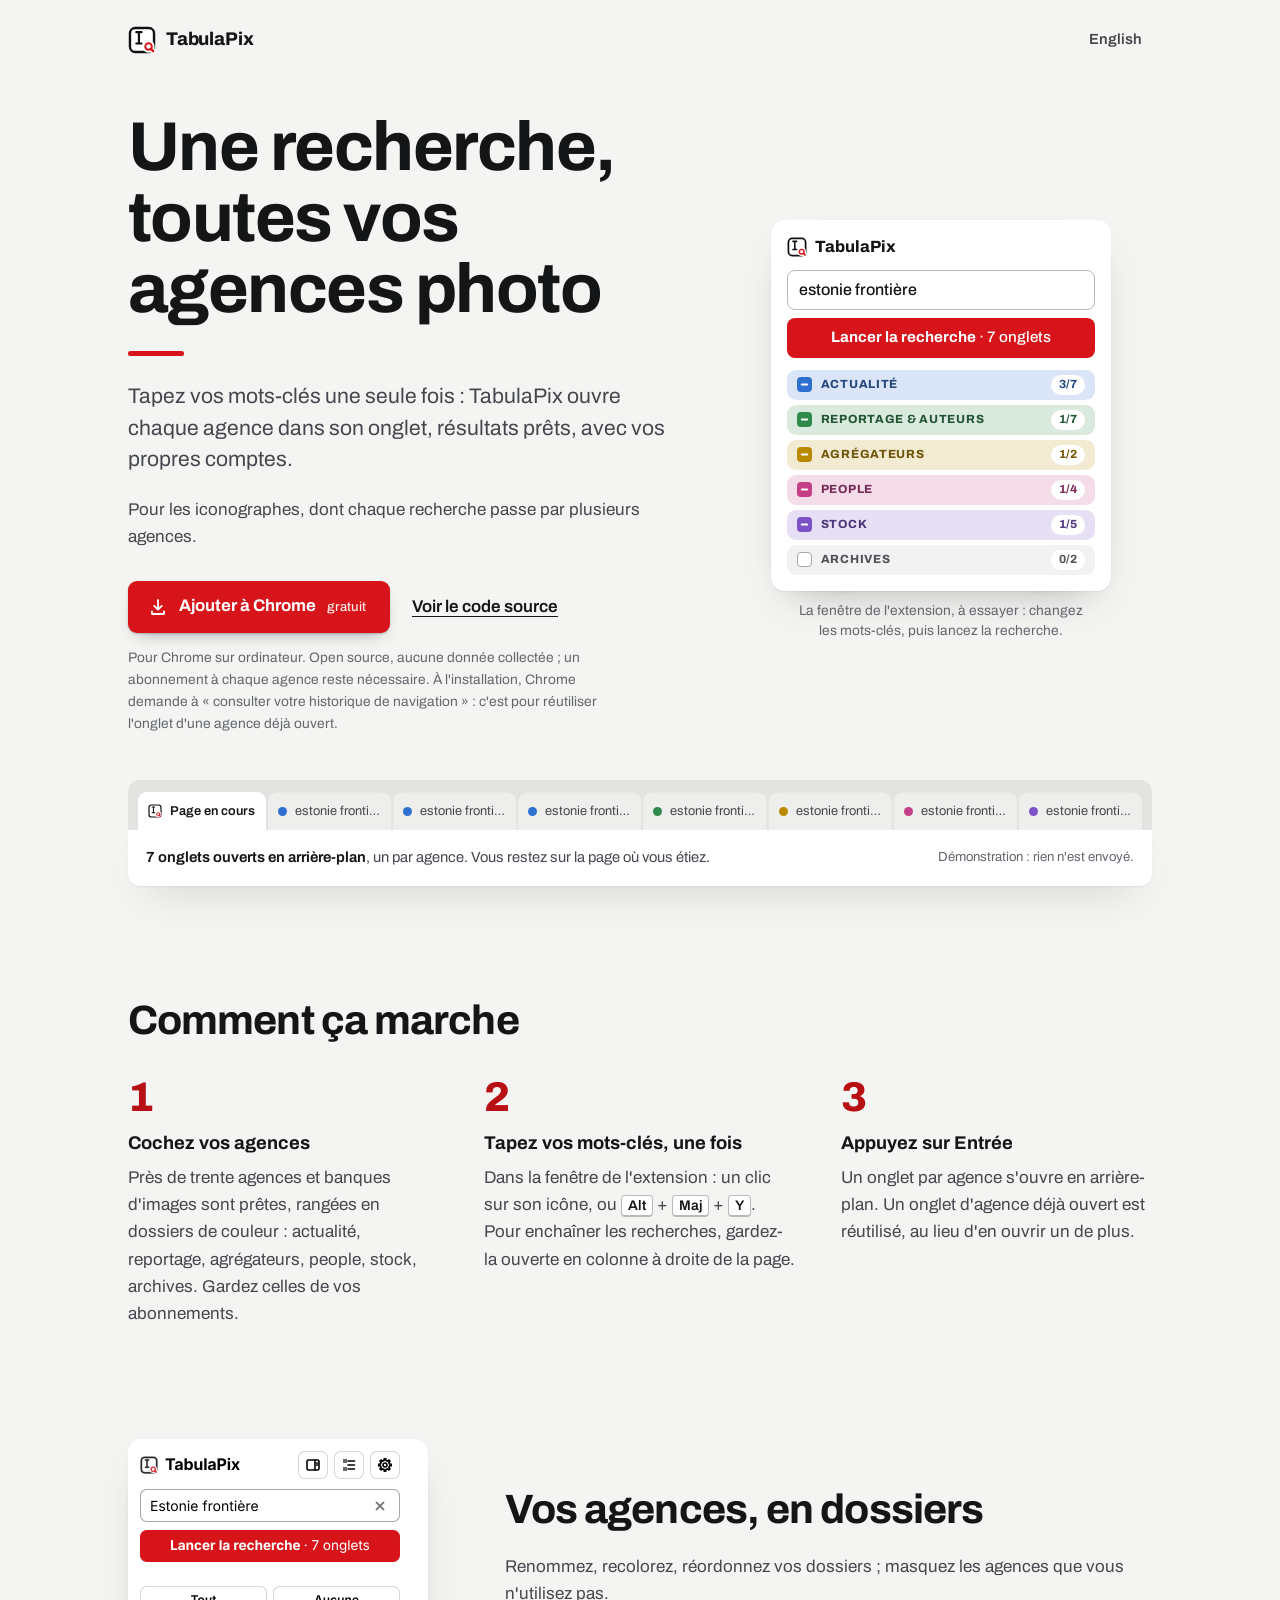
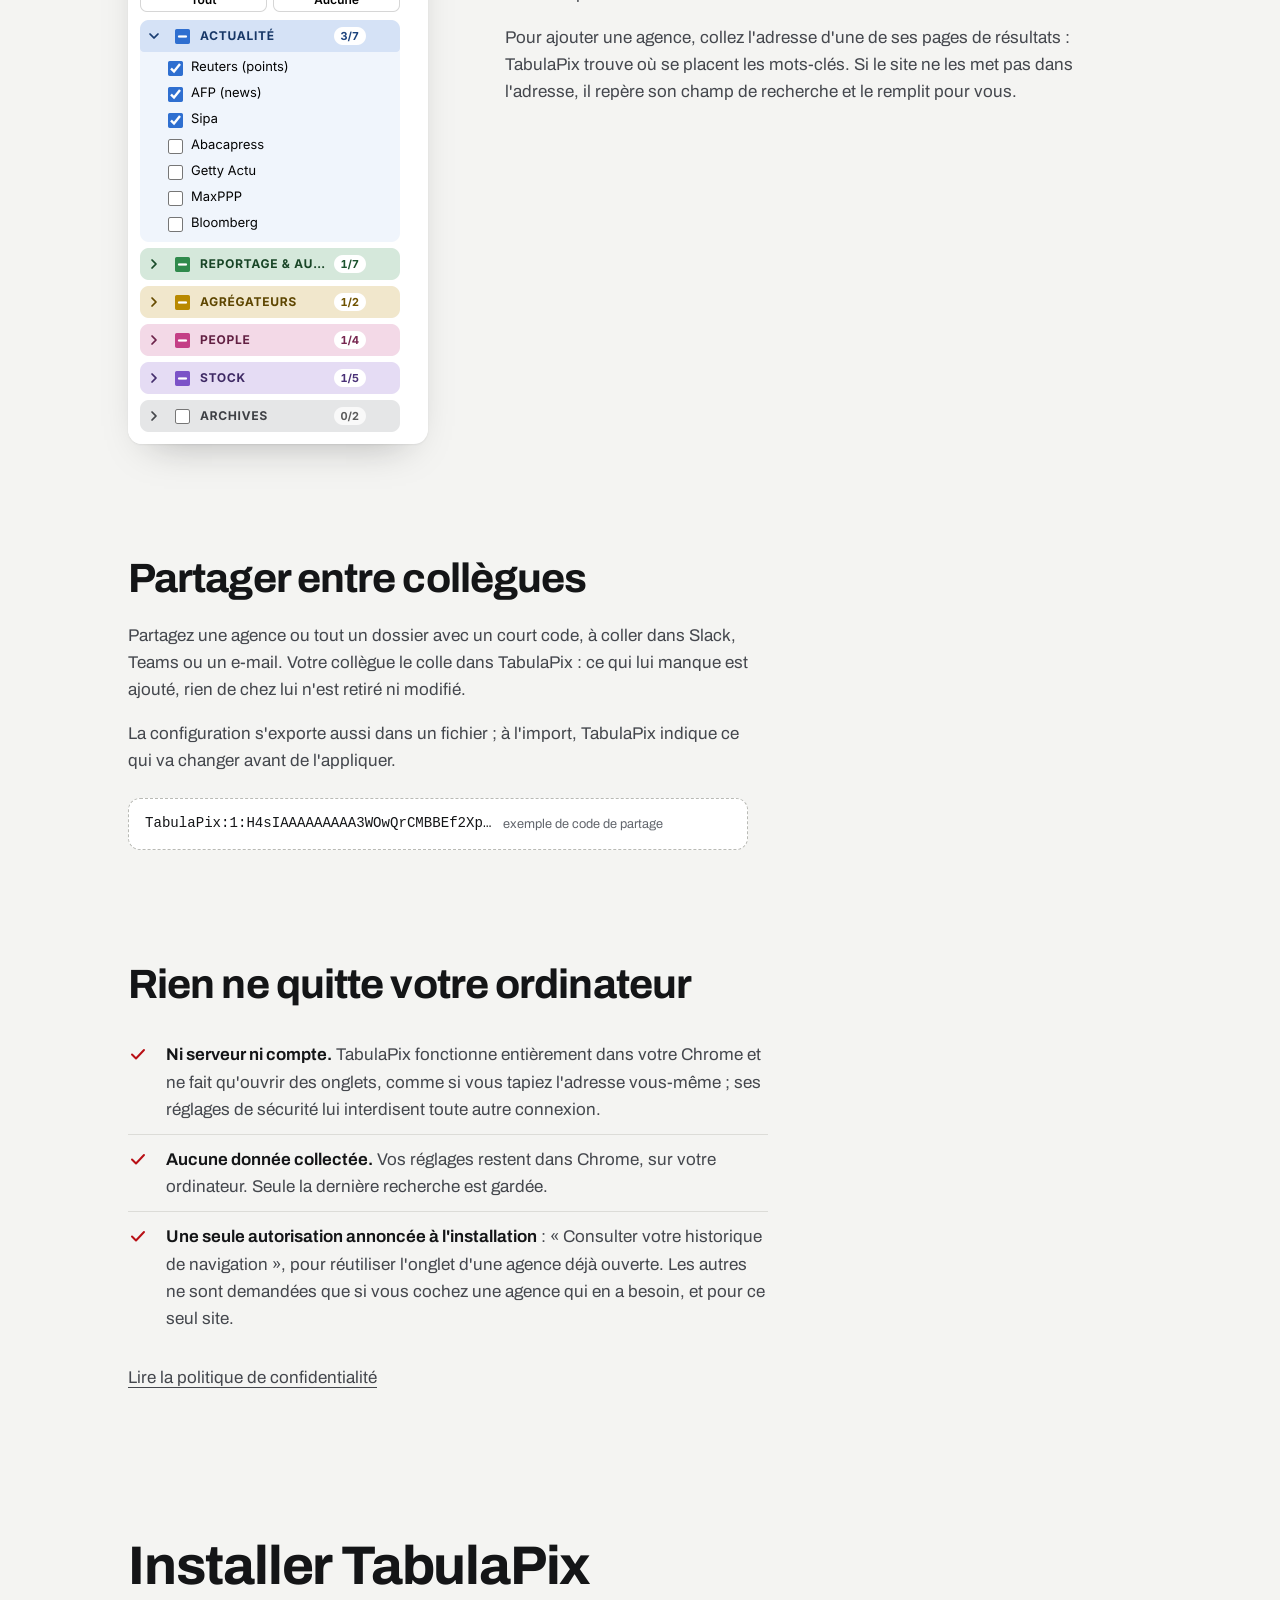
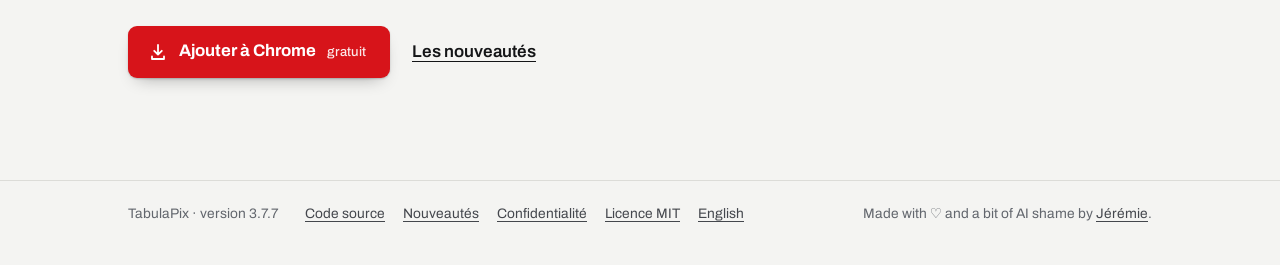
==== commit 36896e0d: "One audience term: iconographes / picture editors The site, READMEs and store listing named the audi" ====
--- a/docs/index.html
+++ b/docs/index.html
@@ -4,7 +4,7 @@
 <meta charset="utf-8">
 <meta name="viewport" content="width=device-width, initial-scale=1">
 <title>Une recherche, toutes vos agences photo · TabulaPix pour Chrome</title>
-<meta name="description" content="Extension Chrome pour iconographes et services photo : tapez vos mots-clés une fois, chaque agence photo s'ouvre dans son onglet. Gratuite, open source.">
+<meta name="description" content="Extension Chrome pour iconographes : tapez vos mots-clés une fois, chaque agence photo s'ouvre dans son onglet. Gratuite, open source.">
 <link rel="canonical" href="https://tabulapix.com/">
 <link rel="alternate" hreflang="fr" href="https://tabulapix.com/">
 <link rel="alternate" hreflang="en" href="https://tabulapix.com/en/">
@@ -35,7 +35,7 @@
   "@type": "SoftwareApplication",
   "name": "TabulaPix",
   "url": "https://tabulapix.com/",
-  "description": "Extension Chrome pour iconographes, services photo, éditrices et éditeurs photo : une recherche tapée une fois ouvre chaque agence photo dans son onglet, avec vos propres comptes.",
+  "description": "Extension Chrome pour iconographes : une recherche tapée une fois ouvre chaque agence photo dans son onglet, avec vos propres comptes.",
   "applicationCategory": "BrowserApplication",
   "operatingSystem": "Chrome",
   "softwareVersion": "3.7.7",
@@ -77,7 +77,7 @@
         <h1 id="titre">Une recherche, toutes vos agences photo</h1>
         <span class="rule" aria-hidden="true"></span>
         <p class="lede">Tapez vos mots-clés une seule fois : TabulaPix ouvre chaque agence dans son onglet, résultats prêts, avec vos propres comptes.</p>
-        <p>Pour les services photo, les iconographes, les éditrices et éditeurs photo qui cherchent toute la journée les mêmes mots sur dix sites.</p>
+        <p>Pour les iconographes, dont chaque recherche passe par plusieurs agences.</p>
         <div class="actions">
           <a class="install" href="https://chromewebstore.google.com/detail/gdggcpmgjoaobfjlnbfmgfnjfgodgikp">
             <svg viewBox="0 0 20 20" fill="none" stroke="currentColor" stroke-width="1.8" stroke-linecap="round" stroke-linejoin="round" aria-hidden="true"><path d="M10 3v9.5M6.2 8.8 10 12.5l3.8-3.7M4 14.5V17h12v-2.5"/></svg>
